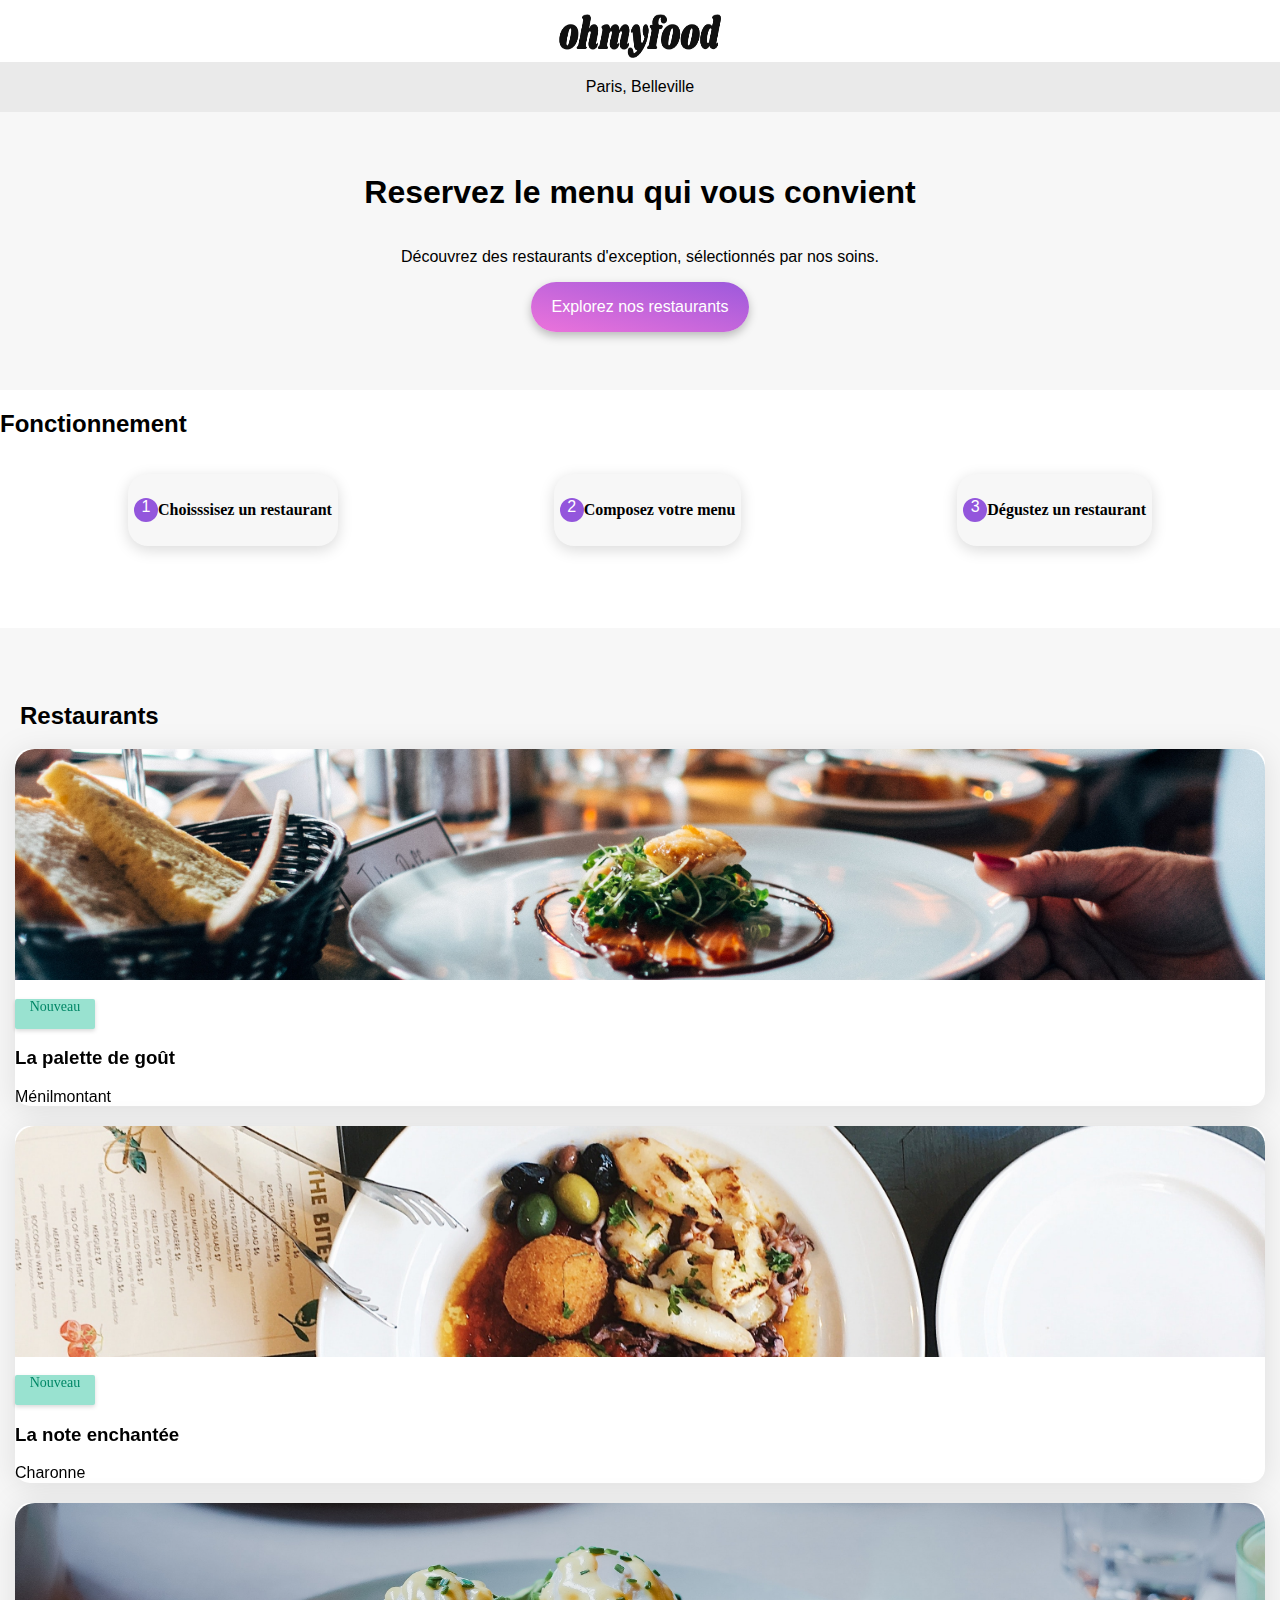
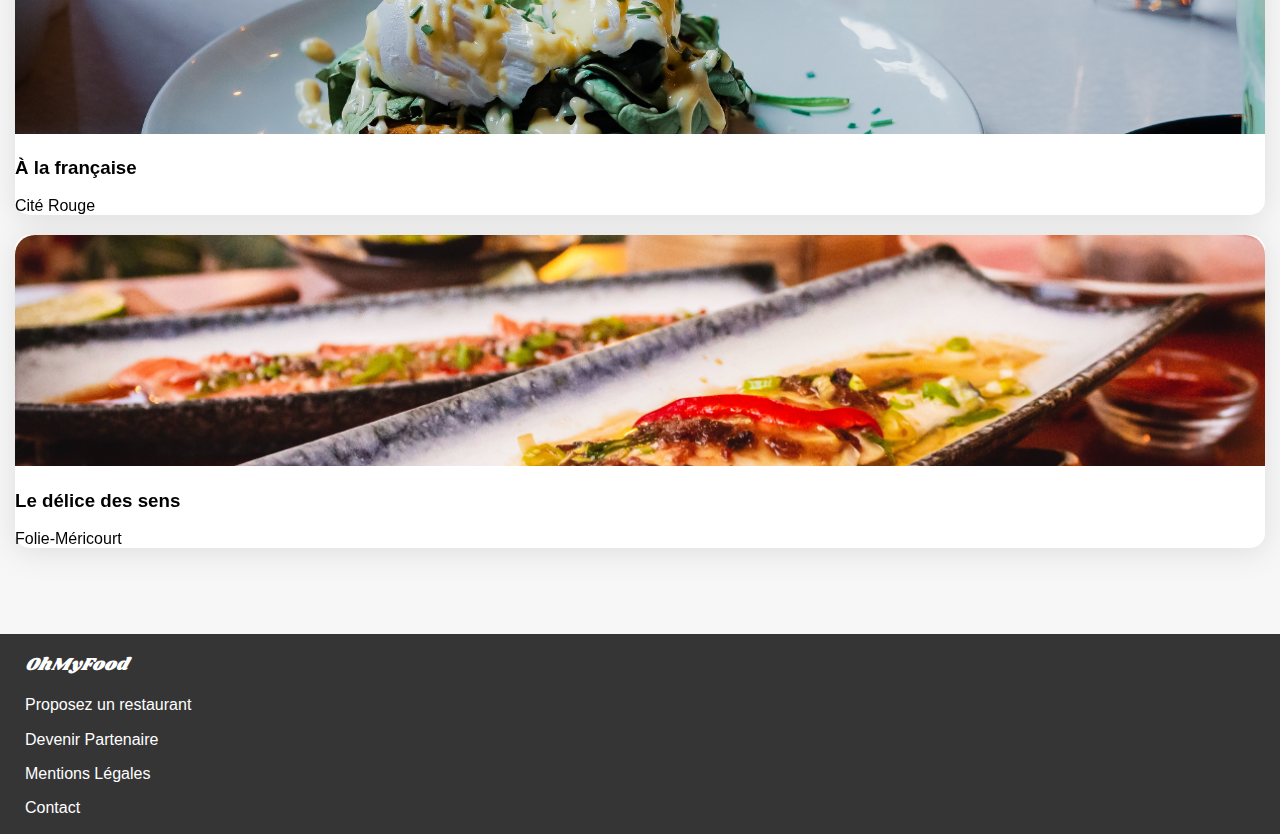
==== index.html @ b84c5f6a "Ajout de css" ====
<!DOCTYPE html>
<html lang="fr">
<head>
    <meta charset="UTF-8">
    <title>OhMyFood</title>
    <link rel="stylesheet" href="https://cdnjs.cloudflare.com/ajax/libs/font-awesome/6.2.1/css/all.min.css"
    integrity="sha512-MV7K8+y+gLIBoVD59lQIYicR65iaqukzvf/nwasF0nqhPay5w/9lJmVM2hMDcnK1OnMGCdVK+iQrJ7lzPJQd1w=="
    crossorigin="anonymous" referrerpolicy="no-referrer" />
    <link rel="preconnect" href="https://fonts.googleapis.com">
    <link rel="preconnect" href="https://fonts.gstatic.com" crossorigin>
    <link href="https://fonts.googleapis.com/css2?family=Shrikhand&display=swap" rel="stylesheet">
    <link rel="stylesheet" href="assets/normalize.css">
    <link rel="stylesheet" href="assets/style.css">
</head>
<body class="">
    <header class="header">
        <img class="header__heading" src="assets/logo/ohmyfood.png">
        
        <p class="header__location flex-row"><span><i class="fa-sharp fa-solid fa-location-dot"></i></span>Paris, Belleville</p>
    </header>
    <main>
        <div class="information flex-column">
            <h1>Reservez le menu qui vous convient</h1>
            <p>Découvrez des restaurants d'exception, sélectionnés par nos soins.</p>
            <button class="information__button">Explorez nos restaurants</button>
        </div>
        <div class="operation flex-column">
        <h2>Fonctionnement</h2>
        <ul class="operation__list-btn">
            <button class="operation__button">
                <li class="operation__button__text">
                    <p class="operation__number">1</p>
                    <i class="fa-solid fa-mobile-screen-button icons"></i>
                    <p class="choice">Choisssisez un restaurant</p>
                </li>
                </button>
            <button class="operation__button">
                <li class="operation__button__text">
                    <p class="operation__number">2</p>
                    <i class="fa-solid fa-ellipsis-vertical icons"></i><i class="fa-solid fa-bars icons"></i>
                    <p class="choice">Composez votre menu</p>
                </li>
            </button>
            <button class="operation__button">
                <li class="operation__button__text">
                    <p class="operation__number">3</p>
                    <i class="fa-solid fa-store icons"></i>
                    <p class="choice">Dégustez un restaurant</p>
                </li>
            </button>
        </ul>
        </div>
        <section class="restaurants flex-column">
            <h2 class="restaurants__title flex-column">Restaurants</h2>
            <ul class="restaurants__list">
                <a href="restaurants/La_palette_du_gout.html"><li class="restaurants__card">
                    <img class="restaurants__img" src="assets/restaurants/jay-wennington-N_Y88TWmGwA-unsplash.jpg">
                    <p class="restaurants__new">Nouveau</p>
                    <div>
                        <h3>La palette de goût</h3>
                        <p>Ménilmontant</p>
                        <i class="fa-regular fa-heart"></i>
                    <div>
                </li>
                </a>
                <a href="restaurants/La_note_enchantee.html"><li class="restaurants__card">
                    <img class="restaurants__img" src="assets/restaurants/stil-u2Lp8tXIcjw-unsplash.jpg">
                    <p class="restaurants__new">Nouveau</p>
                    <h3>La note enchantée</h3>
                    <p>Charonne</p>
                    <i class="fa-regular fa-heart"></i>
                </li>
                </a>
            </ul>
            <ul class="restaurants__list">
                <a href="restaurants/A_la_française.html"><li class="restaurants__card">
                    <img class="restaurants__img" src="assets/restaurants/toa-heftiba-DQKerTsQwi0-unsplash.jpg">
                    <h3>À la française</h3>
                    <p>Cité Rouge</p>
                    <i class="fa-regular fa-heart"></i>
                    </li>
                </a>
                <a href="restaurants/Le_delice_des_sens.html"><li class="restaurants__card">
                    <img class="restaurants__img" src="assets/restaurants/louis-hansel-shotsoflouis-qNBGVyOCY8Q-unsplash.jpg">
                    <h3>Le délice des sens</h3>
                    <p>Folie-Méricourt</p>
                    <i class="fa-regular fa-heart"></i>
                </li>
                </a>
            </ul>
        </section>
    </main>
    <footer class="footer">
        <h3 class="footer__title">OhMyFood</h3>
        <p>Proposez un restaurant</p>
        <p>Devenir Partenaire</p>
        <p>Mentions Légales</p>
        <p>Contact</p>
    </footer>
    </div>
</body>
</html>
---- assets/style.css ----
*{
    font-family: 'Roboto', sans-serif;
}

:root {
    --main-color: #9356DC;
    --second-color: #FF79DA;
    --third-color: #99E2D0;

}

li {
    list-style: none;
    color:black;
    
}

a{

    text-decoration-line:none;
}


body{

    display: grid;
    
}

.flex-row {
    display: flex;
    flex-direction: row;
}

.flex-column {
    display: flex;
    flex-direction: column;
}


/****** Page Principale ***********/

/****** Menu ***********/
.header {
    text-align: center;

}

.header__heading {
    width: 162px;
    height: 44px;
    margin: 14px 105px 0px 105px;
}

.header__location {
    background-color: #EAEAEA;
    height: 50px;
    align-items: center;
    justify-content: center;
    margin: 0px;
    
}


/****** Partie Information ***********/

.information{
    background-color: #f7f7f7;
    align-items: center;
    padding: 40px 40px 58px 40px;
}

.information__button {

    background: linear-gradient(193.33deg, #9356DC -11.44%, #FF79DA 123.93%);
    border-radius: 25px;
    border: none;
    box-shadow: 0px 4px 10px rgba(0, 0, 0, 0.25);
    width: 218px;
    height: 50px;
    color:white;
    align-self: center;
}

/****** Partie Fonctionnement ***********/

.operation{


    padding-bottom: 40px;
}

.operation__list-btn {

    display: flex;
    flex-direction: column;
    padding: 0px 20px 0px 20px;

}

.operation__button {


    background-color: #f7f7f7;
    height: 72px;
    box-shadow: 0px 4px 15px rgba(0, 0, 0, 0.15);
    border-radius: 20px;
    border: none;
    margin-bottom: 26px;
    
}
.operation__button__text {

    display: flex;
    flex-direction: row;
    justify-content: space-around;
    align-items: center;
}
.icons {
    color: gray;
}

.choice {

    font-family: 'Roboto';
    font-style: normal;
    font-weight: 700;
    font-size: 16px;
    line-height: 19px;
}

.operation__number {
    
    
    background-color: #9356DC;
    border-radius: 20px;
    color: white;
    width: 24px;
    height:24px ;
}

    /****** Partie Restaurants ***********/

.restaurants {
    background-color: #f7f7f7;
    padding-bottom: 66px;
}

.restaurants__title {

    display: flex;
    padding: 54px 0px 0px 20px;

}

.restaurants__list {

    display: flex;
    flex-direction: column;
    padding: 0px;
    margin: 0px;
    
}


.restaurants__card {
    background-color: white;
    border-radius: 15px;
    filter: drop-shadow(0px 4px 15px rgba(0, 0, 0, 0.1));
    margin: 0px 15px 20px 15px;
    
}

.restaurants__img {
    height: 231px;
    object-fit: cover;
    width: 100%;
    border-top-left-radius: 20px;
    border-top-right-radius: 20px;
}

.restaurants__new {

    background-color: #99E2D0;
    color: #008766;
    box-shadow: 0px 2px 4px rgba(0, 0, 0, 0.15);
    border-radius: 2px;
    width:80px;
    height:30px;
    font-family: 'Roboto';
    font-style: normal;
    font-weight: 500;
    font-size: 14px;
    line-height: 16px;
    text-align: center;
}


/****** A propos ***********/   
.footer{
    background: #353535;
    color: white;
    padding-left: 25px;
}

.footer__title {

    font-family: 'Shrikhand', cursive;
    font-style: italic;
    font-weight: 400;
    font-size: 18px;
    line-height: 26px;
}




/****** Page Restaurants ***********/

.menu {
    display: flex;
    flex-direction: column;
    background-color: #f7f7f7;
    padding: 0px 13px 0px 13px;
    border-top-right-radius:20px ;
    border-top-left-radius:20px ;
    padding-bottom:50px;
}

.menu__name {

    align-items: center;
    justify-content: space-between;
}

.menu__restaurant {

    font-family: 'Shrikhand';
    font-style: italic;
    font-weight: 400;
    font-size: 28px;
    line-height: 41px;
}

.menu__img {

    height: 231px;
    object-fit: cover;
    width: 100%;
    height: 275px;

}

.menu__title {

    font-family: 'Roboto';
    font-style: normal;
    font-weight: 300;
    font-size: 16px;
    line-height: 19px;
    padding-bottom: 10px;
    border-bottom: #99E2D0 solid 3px;
    width:40px
}

.menu__list {

    padding: 0px;

}

.menu__card {
    
    background-color: white;
    border-radius: 15px;
    filter: drop-shadow(0px 4px 15px rgba(0, 0, 0, 0.1));
    padding: 12px 15px 12px 15px;
    margin-bottom: 12px;
}

.menu__plats {

    font-family: 'Roboto';
    font-style: normal;
    font-weight: 700;
    font-size: 18px;
    line-height: 21px;
    margin: 0px;
    
}

.menu__prix {

    justify-content: space-between;
    font-family: 'Roboto';
    font-style: normal;
    font-weight: 100;
    font-size: 15px;
    line-height: 18px;

}




@media (min-width: 1024px) {







.operation__list-btn {

    flex-direction: row;
    align-items: center;
    justify-content: space-around;

}


.restaurant__list {

    flex-direction: row;
    align-items: center;
    justify-content: space-around;

}

}
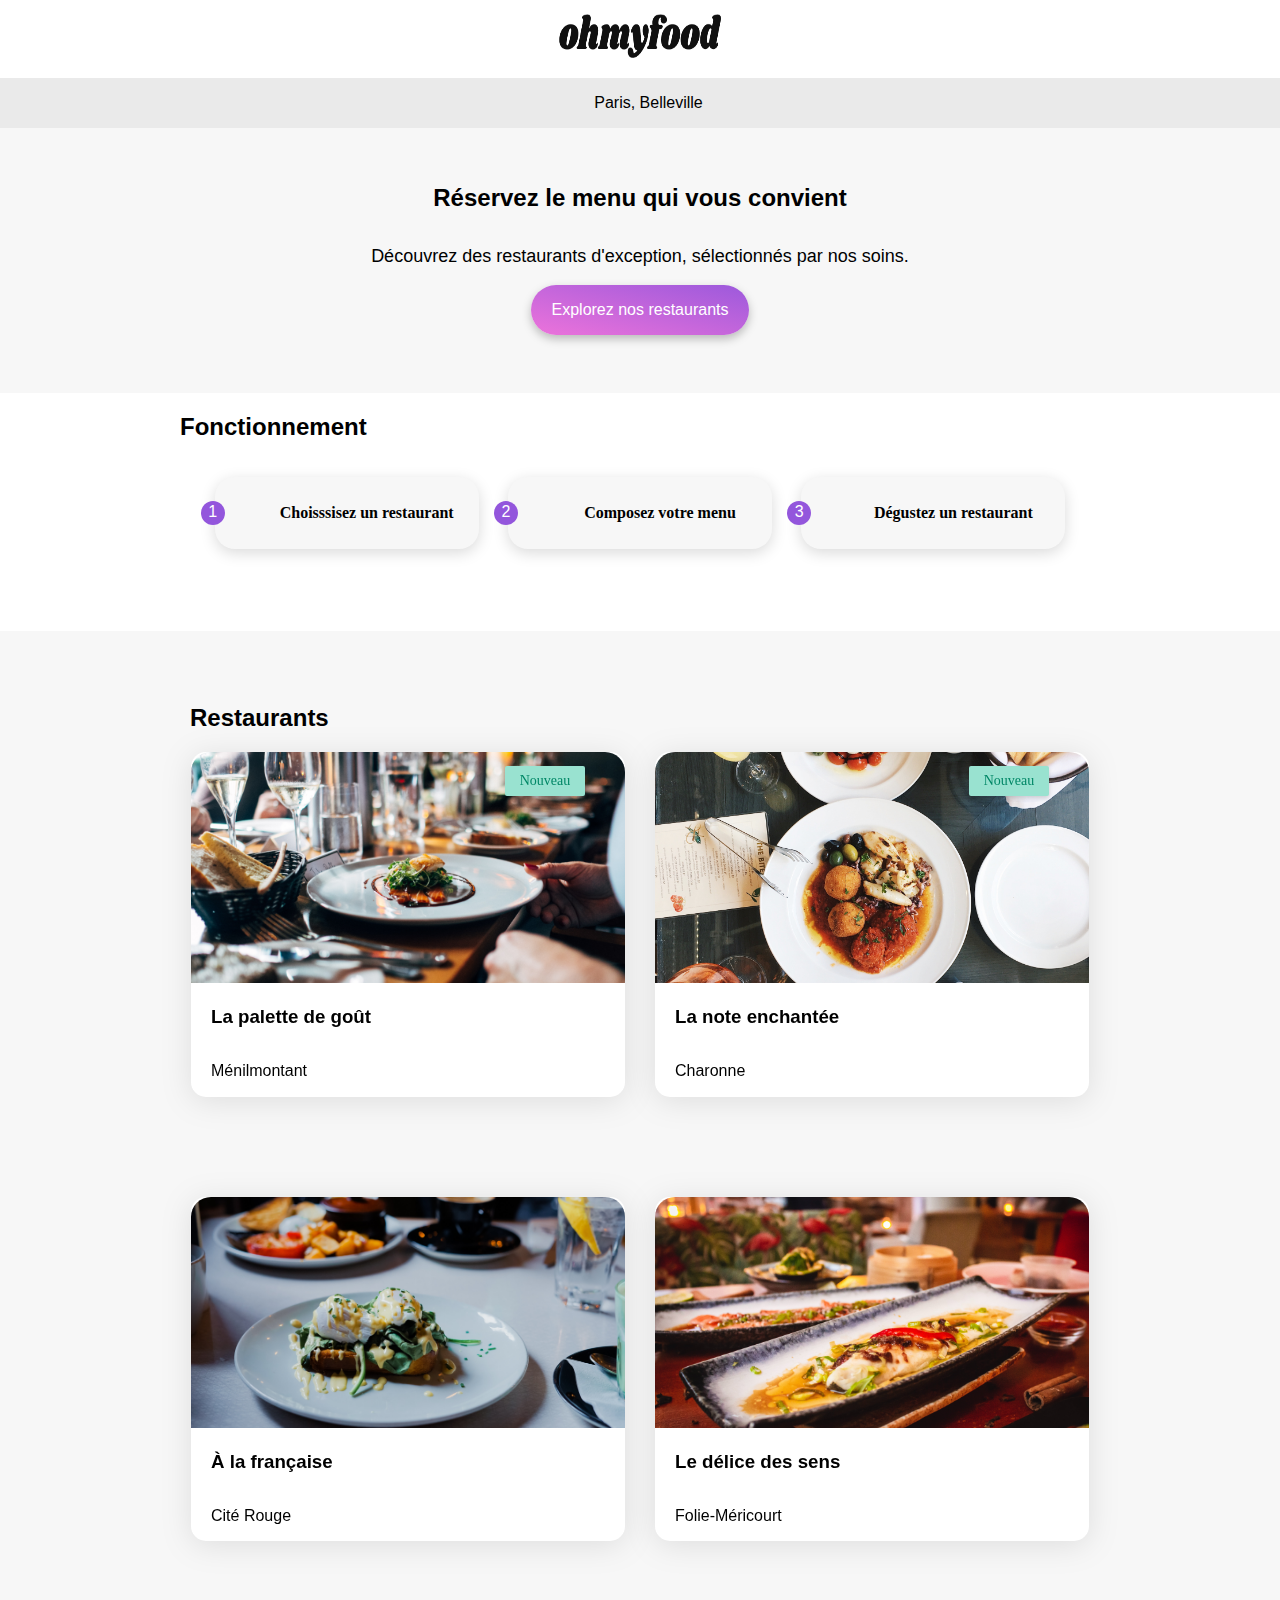
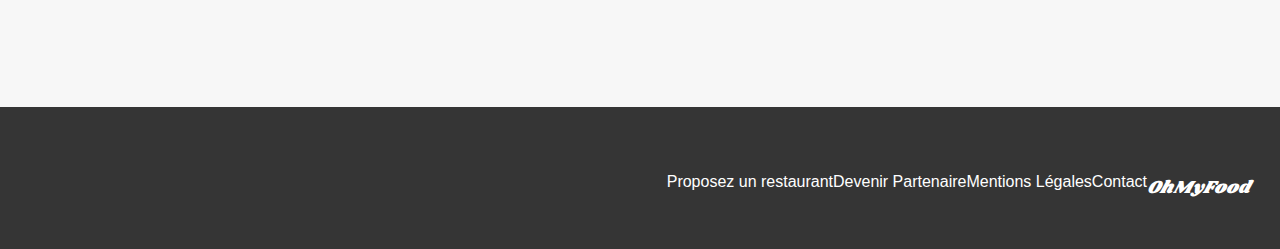
==== commit 40004936: "amélioration du site 2" ====
--- a/index.html
+++ b/index.html
@@ -13,37 +13,37 @@
     <link rel="stylesheet" href="assets/style.css">
 </head>
 <body class="">
-    <header class="header">
+    <header class="header flex-column">
         <img class="header__heading" src="assets/logo/ohmyfood.png">
         
-        <p class="header__location flex-row"><span><i class="fa-sharp fa-solid fa-location-dot"></i></span>Paris, Belleville</p>
+        <p class="header__location flex-row"><span><i class="fa-sharp fa-solid fa-location-dot location__icons"></i></span>Paris, Belleville</p>
     </header>
     <main>
         <div class="information flex-column">
-            <h1>Reservez le menu qui vous convient</h1>
-            <p>Découvrez des restaurants d'exception, sélectionnés par nos soins.</p>
+            <h1 class="information__title">Réservez le menu qui vous convient</h1>
+            <p class="information__text">Découvrez des restaurants d'exception, sélectionnés par nos soins.</p>
             <button class="information__button">Explorez nos restaurants</button>
         </div>
         <div class="operation flex-column">
-        <h2>Fonctionnement</h2>
+        <h2 class="operation__title">Fonctionnement</h2>
         <ul class="operation__list-btn">
             <button class="operation__button">
                 <li class="operation__button__text">
-                    <p class="operation__number">1</p>
+                    <p class="operation__number flex-column">1</p>
                     <i class="fa-solid fa-mobile-screen-button icons"></i>
                     <p class="choice">Choisssisez un restaurant</p>
                 </li>
                 </button>
             <button class="operation__button">
                 <li class="operation__button__text">
-                    <p class="operation__number">2</p>
-                    <i class="fa-solid fa-ellipsis-vertical icons"></i><i class="fa-solid fa-bars icons"></i>
+                    <p class="operation__number flex-column">2</p>
+                    <i class="fa-solid fa-list-ul icons"></i>
                     <p class="choice">Composez votre menu</p>
                 </li>
             </button>
             <button class="operation__button">
                 <li class="operation__button__text">
-                    <p class="operation__number">3</p>
+                    <p class="operation__number flex-column">3</p>
                     <i class="fa-solid fa-store icons"></i>
                     <p class="choice">Dégustez un restaurant</p>
                 </li>
@@ -53,50 +53,69 @@
         <section class="restaurants flex-column">
             <h2 class="restaurants__title flex-column">Restaurants</h2>
             <ul class="restaurants__list">
-                <a href="restaurants/La_palette_du_gout.html"><li class="restaurants__card">
+                <a class="restaurants__link"  href="restaurants/La_palette_du_gout.html">
+                <li class="restaurants__card">
                     <img class="restaurants__img" src="assets/restaurants/jay-wennington-N_Y88TWmGwA-unsplash.jpg">
-                    <p class="restaurants__new">Nouveau</p>
-                    <div>
-                        <h3>La palette de goût</h3>
-                        <p>Ménilmontant</p>
-                        <i class="fa-regular fa-heart"></i>
-                    <div>
+                    <p class="restaurants__new flex-column">Nouveau</p>
+                    <div class="flex-row display__restaurants">
+                        <div class="flex-column">
+                            <h3>La palette de goût</h3>
+                            <p>Ménilmontant</p>                      
+                        </div>
+                    <i class="fa-regular fa-heart restaurants__icons"></i>
+                    </div>
                 </li>
                 </a>
-                <a href="restaurants/La_note_enchantee.html"><li class="restaurants__card">
+                <a class="restaurants__link" href="restaurants/La_note_enchantee.html">
+                <li class="restaurants__card">
                     <img class="restaurants__img" src="assets/restaurants/stil-u2Lp8tXIcjw-unsplash.jpg">
-                    <p class="restaurants__new">Nouveau</p>
-                    <h3>La note enchantée</h3>
-                    <p>Charonne</p>
-                    <i class="fa-regular fa-heart"></i>
+                    <p class="restaurants__new flex-column">Nouveau</p>
+                    <div class="flex-row display__restaurants">
+                        <div class="flex-column">
+                            <h3>La note enchantée</h3>
+                            <p>Charonne</p>                      
+                        </div>
+                    <i class="fa-regular fa-heart restaurants__icons"></i>
+                    </div>
                 </li>
                 </a>
             </ul>
             <ul class="restaurants__list">
-                <a href="restaurants/A_la_française.html"><li class="restaurants__card">
+                <a  class="restaurants__link" href="restaurants/A_la_française.html">
+                <li class="restaurants__card">
                     <img class="restaurants__img" src="assets/restaurants/toa-heftiba-DQKerTsQwi0-unsplash.jpg">
-                    <h3>À la française</h3>
-                    <p>Cité Rouge</p>
-                    <i class="fa-regular fa-heart"></i>
+                    <div class="flex-row display__restaurants">
+                        <div class="flex-column">
+                            <h3>À la française</h3>
+                            <p>Cité Rouge</p>                      
+                        </div>
+                    <i class="fa-regular fa-heart restaurants__icons"></i>
+                    </div>
                     </li>
                 </a>
-                <a href="restaurants/Le_delice_des_sens.html"><li class="restaurants__card">
+                <a class="restaurants__link" href="restaurants/Le_delice_des_sens.html">
+                <li class="restaurants__card">
                     <img class="restaurants__img" src="assets/restaurants/louis-hansel-shotsoflouis-qNBGVyOCY8Q-unsplash.jpg">
-                    <h3>Le délice des sens</h3>
-                    <p>Folie-Méricourt</p>
-                    <i class="fa-regular fa-heart"></i>
+                    <div class="flex-row display__restaurants">
+                        <div class="flex-column">
+                            <h3>Le délice des sens</h3>
+                            <p>Folie-Méricourt</p>                      
+                        </div>
+                    <i class="fa-regular fa-heart "></i>
+                    </div>
                 </li>
                 </a>
             </ul>
         </section>
     </main>
-    <footer class="footer">
+    <footer class="footer flex-column">
         <h3 class="footer__title">OhMyFood</h3>
-        <p>Proposez un restaurant</p>
-        <p>Devenir Partenaire</p>
-        <p>Mentions Légales</p>
-        <p>Contact</p>
+        <ul class="footer__block">
+            <li><span><i class="fa-sharp fa-solid fa-utensils"></i></span>Proposez un restaurant</li>
+            <li><span><i class="fa-solid fa-handshake-angle"></i></span>Devenir Partenaire</li>
+            <li>Mentions Légales</li>
+            <li>Contact</li>
+        </ul>
     </footer>
-    </div>
 </body>
 </html>--- a/assets/style.css
+++ b/assets/style.css
@@ -1,87 +1,119 @@
-
-
 *{
-    font-family: 'Roboto', sans-serif;
+  font-family: 'Roboto', sans-serif;
 }
 
 :root {
-    --main-color: #9356DC;
-    --second-color: #FF79DA;
-    --third-color: #99E2D0;
+  --main-color: #9356DC;
+  --second-color: #FF79DA;
+  --third-color: #99E2D0;
 
 }
 
 li {
-    list-style: none;
-    color:black;
-    
+  list-style: none;
+  color:black;
+  
 }
 
 a{
 
-    text-decoration-line:none;
+  text-decoration-line:none;
 }
 
 
 body{
 
-    display: grid;
-    
+  display: grid;
+  
 }
 
 .flex-row {
-    display: flex;
-    flex-direction: row;
+  display: flex;
+  flex-direction: row;
 }
 
 .flex-column {
-    display: flex;
-    flex-direction: column;
-}
-
+  display: flex;
+  flex-direction: column;
+}
 
 /****** Page Principale ***********/
 
 /****** Menu ***********/
 .header {
-    text-align: center;
-
+  text-align: center;
+  
 }
 
 .header__heading {
-    width: 162px;
-    height: 44px;
-    margin: 14px 105px 0px 105px;
+  width: 162px;
+  height: 44px;
+  margin: 14px 0px 20px 0px;
+  align-self: center;
 }
 
 .header__location {
-    background-color: #EAEAEA;
-    height: 50px;
-    align-items: center;
-    justify-content: center;
-    margin: 0px;
-    
-}
-
+  background-color: #EAEAEA;
+  height: 50px;
+  align-items: center;
+  justify-content: center;
+  margin: 0px;
+  
+}
+
+.location__icons {
+  padding-right: 17px;
+}
 
 /****** Partie Information ***********/
 
 .information{
-    background-color: #f7f7f7;
-    align-items: center;
-    padding: 40px 40px 58px 40px;
+  background-color: #f7f7f7;
+  align-items: center;
+  padding: 40px 40px 58px 40px;
+}
+
+.information__title{
+  font-family: 'Roboto', sans-serif;
+  font-style: normal;
+  font-weight: 700;
+  font-size: 24px;
+  line-height: 28px;
+  text-align: center;
+  
+
+}
+
+
+.information__text {
+
+  font-family: 'Roboto', sans-serif;
+  font-style: normal;
+  font-weight: 300;
+  font-size: 18px;
+  line-height: 21px;
+  text-align: center;
+
 }
 
 .information__button {
 
-    background: linear-gradient(193.33deg, #9356DC -11.44%, #FF79DA 123.93%);
-    border-radius: 25px;
-    border: none;
-    box-shadow: 0px 4px 10px rgba(0, 0, 0, 0.25);
-    width: 218px;
-    height: 50px;
-    color:white;
-    align-self: center;
+  background: linear-gradient(193.33deg, #9356DC -11.44%, #FF79DA 123.93%);
+  border-radius: 25px;
+  border: none;
+  box-shadow: 0px 4px 10px rgba(0, 0, 0, 0.25);
+  width: 218px;
+  height: 50px;
+  color:white;
+  align-self: center;
+  transition: all 1000ms;
+}
+
+.information__button:hover {
+
+  filter: brightness(1.15);
+  box-shadow: 0px 4px 15px rgba(0, 0, 0, 0.35);
+
 }
 
 /****** Partie Fonctionnement ***********/
@@ -89,245 +121,353 @@
 .operation{
 
 
-    padding-bottom: 40px;
-}
-
+  padding: 0px 20px 40px 20px;
+}
+
+.operation__title {
+
+  display: flex;
+ 
+
+}
 .operation__list-btn {
 
-    display: flex;
-    flex-direction: column;
-    padding: 0px 20px 0px 20px;
+  display: flex;
+  flex-direction: column;
+  padding: 0px 20px 0px 20px;
 
 }
 
 .operation__button {
 
 
-    background-color: #f7f7f7;
-    height: 72px;
-    box-shadow: 0px 4px 15px rgba(0, 0, 0, 0.15);
-    border-radius: 20px;
-    border: none;
-    margin-bottom: 26px;
-    
+  background-color: #f7f7f7;
+  height: 72px;
+  box-shadow: 0px 4px 15px rgba(0, 0, 0, 0.15);
+  border-radius: 20px;
+  border: none;
+  margin-bottom: 26px;
+  
 }
 .operation__button__text {
 
-    display: flex;
-    flex-direction: row;
-    justify-content: space-around;
-    align-items: center;
+  display: flex;
+  flex-direction: row;
+  justify-content: center;
+  align-items: center;
+  position: relative;
 }
 .icons {
-    color: gray;
+  color: gray;
+  padding: 0px 20px 0px 20px;
 }
 
 .choice {
 
-    font-family: 'Roboto';
-    font-style: normal;
-    font-weight: 700;
-    font-size: 16px;
-    line-height: 19px;
+  font-family: 'Roboto';
+  font-style: normal;
+  font-weight: 700;
+  font-size: 16px;
+  line-height: 19px;
+  width: 212px;
 }
 
 .operation__number {
-    
-    
-    background-color: #9356DC;
-    border-radius: 20px;
-    color: white;
-    width: 24px;
-    height:24px ;
-}
-
-    /****** Partie Restaurants ***********/
+  
+  position: absolute;
+  left: -20px;
+  background-color: #9356DC;
+  border-radius: 20px;
+  color: white;
+  width: 24px;
+  height:24px ;
+  justify-content:center;
+}
+
+  /****** Partie Restaurants ***********/
 
 .restaurants {
-    background-color: #f7f7f7;
-    padding-bottom: 66px;
+  background-color: #f7f7f7;
+  padding-bottom: 66px;
 }
 
 .restaurants__title {
 
-    display: flex;
-    padding: 54px 0px 0px 20px;
+  display: flex;
+  padding: 54px 0px 0px 20px;
 
 }
 
 .restaurants__list {
 
-    display: flex;
-    flex-direction: column;
-    padding: 0px;
-    margin: 0px;
-    
-}
-
+  display: flex;
+  flex-direction: column;
+  padding: 0px;
+  margin: 0px;
+  
+}
 
 .restaurants__card {
-    background-color: white;
-    border-radius: 15px;
-    filter: drop-shadow(0px 4px 15px rgba(0, 0, 0, 0.1));
-    margin: 0px 15px 20px 15px;
-    
+  background-color: white;
+  border-radius: 15px;
+  filter: drop-shadow(0px 4px 15px rgba(0, 0, 0, 0.1));
+  margin: 0px 15px 20px 15px;
+  position: relative;
 }
 
 .restaurants__img {
-    height: 231px;
-    object-fit: cover;
-    width: 100%;
-    border-top-left-radius: 20px;
-    border-top-right-radius: 20px;
+  height: 231px;
+  object-fit: cover;
+  width: 100%;
+  border-top-left-radius: 20px;
+  border-top-right-radius: 20px;
 }
 
 .restaurants__new {
-
-    background-color: #99E2D0;
-    color: #008766;
-    box-shadow: 0px 2px 4px rgba(0, 0, 0, 0.15);
-    border-radius: 2px;
-    width:80px;
-    height:30px;
-    font-family: 'Roboto';
-    font-style: normal;
-    font-weight: 500;
-    font-size: 14px;
-    line-height: 16px;
-    text-align: center;
+  position: absolute;
+  top: 0px;
+  right:40px;
+  background-color: #99E2D0;
+  color: #008766;
+  box-shadow: 0px 2px 4px rgba(0, 0, 0, 0.15);
+  border-radius: 2px;
+  width:80px;
+  height:30px;
+  font-family: 'Roboto';
+  font-style: normal;
+  font-weight: 500;
+  font-size: 14px;
+  line-height: 16px;
+  text-align: center;
+  justify-content: center;
+}
+
+.restaurants__icons {
+  width:22px;
+  height:21px;
+  transition: all 300ms;
+  
+}
+
+.restaurants__icons:hover {
+
+  color:purple;
+}
+
+
+.display__restaurants {
+justify-content: space-between;
+align-items: center;
+padding: 0px 20px 0px 20px;
 }
 
 
 /****** A propos ***********/   
 .footer{
-    background: #353535;
-    color: white;
-    padding-left: 25px;
+  background: #353535;
+  color: white;
+  padding-left: 25px;
 }
 
 .footer__title {
 
-    font-family: 'Shrikhand', cursive;
-    font-style: italic;
-    font-weight: 400;
-    font-size: 18px;
-    line-height: 26px;
-}
-
-
-
+  font-family: 'Shrikhand', cursive;
+  font-style: italic;
+  font-weight: 400;
+  font-size: 18px;
+  line-height: 26px;
+}
+
+.footer__block {
+
+padding: 0px;
+
+}
+
+.footer__block li { 
+  color: white;
+
+}
 
 /****** Page Restaurants ***********/
+.header-restaurant {
+
+  justify-content: center;
+  position: relative;
+}
+
+.header__arrow {
+  position: absolute;
+  left: 2%;
+  top: 40%;
+}
 
 .menu {
-    display: flex;
-    flex-direction: column;
-    background-color: #f7f7f7;
-    padding: 0px 13px 0px 13px;
-    border-top-right-radius:20px ;
-    border-top-left-radius:20px ;
-    padding-bottom:50px;
+  display: flex;
+  flex-direction: column;
+  background-color: #f7f7f7;
+  padding: 0px 13px 0px 13px;
+  border-top-right-radius:20px ;
+  border-top-left-radius:20px ;
+  padding-bottom:50px;
 }
 
 .menu__name {
 
-    align-items: center;
-    justify-content: space-between;
+  align-items: center;
+  justify-content: space-between;
 }
 
 .menu__restaurant {
 
-    font-family: 'Shrikhand';
-    font-style: italic;
-    font-weight: 400;
-    font-size: 28px;
-    line-height: 41px;
+  font-family: 'Shrikhand';
+  font-style: italic;
+  font-weight: 400;
+  font-size: 28px;
+  line-height: 41px;
 }
 
 .menu__img {
 
-    height: 231px;
-    object-fit: cover;
-    width: 100%;
-    height: 275px;
+  height: 231px;
+  object-fit: cover;
+  width: 100%;
+  height: 275px;
 
 }
 
 .menu__title {
 
-    font-family: 'Roboto';
-    font-style: normal;
-    font-weight: 300;
-    font-size: 16px;
-    line-height: 19px;
-    padding-bottom: 10px;
-    border-bottom: #99E2D0 solid 3px;
-    width:40px
+  font-family: 'Roboto';
+  font-style: normal;
+  font-weight: 300;
+  font-size: 16px;
+  line-height: 19px;
+  padding-bottom: 10px;
+  border-bottom: #99E2D0 solid 3px;
+  width:40px
 }
 
 .menu__list {
 
-    padding: 0px;
+  padding: 0px;
 
 }
 
 .menu__card {
-    
-    background-color: white;
-    border-radius: 15px;
-    filter: drop-shadow(0px 4px 15px rgba(0, 0, 0, 0.1));
-    padding: 12px 15px 12px 15px;
-    margin-bottom: 12px;
-}
+  
+  background-color: white;
+  border-radius: 15px;
+  filter: drop-shadow(0px 4px 15px rgba(0, 0, 0, 0.1));
+  padding: 12px 15px 12px 15px;
+  margin-bottom: 12px;
+  transition: all 250ms;
+}
+
+.menu__card:hover {
+
+  background: #99E2D0;
+  border-radius: 0px 15px 15px 0px;
+}
+
 
 .menu__plats {
 
-    font-family: 'Roboto';
-    font-style: normal;
-    font-weight: 700;
-    font-size: 18px;
-    line-height: 21px;
-    margin: 0px;
-    
+  font-family: 'Roboto';
+  font-style: normal;
+  font-weight: 700;
+  font-size: 18px;
+  line-height: 21px;
+  margin: 0px;
+  
 }
 
 .menu__prix {
 
-    justify-content: space-between;
-    font-family: 'Roboto';
-    font-style: normal;
-    font-weight: 100;
-    font-size: 15px;
-    line-height: 18px;
-
-}
-
-
-
+  justify-content: space-between;
+  font-family: 'Roboto';
+  font-style: normal;
+  font-weight: 100;
+  font-size: 15px;
+  line-height: 18px;
+
+}
 
 @media (min-width: 1024px) {
 
 
 
-
+.operation {
+
+  padding: 0px 180px 40px 180px;
+
+}
 
 
 
 .operation__list-btn {
 
-    flex-direction: row;
-    align-items: center;
-    justify-content: space-around;
-
-}
-
-
-.restaurant__list {
-
-    flex-direction: row;
-    align-items: center;
-    justify-content: space-around;
-
-}
-
-}+  flex-direction: row;
+  align-items: center;
+  justify-content: space-around;
+
+}
+
+.operation__button{
+
+  width: 30%;
+}
+
+.menu {
+
+  width:70%;
+  margin-left:250px;
+  margin-right:250px;
+
+}
+
+.restaurants__list {
+
+  flex-direction: row;
+  align-items: center;
+  justify-content: space-around;
+  padding: 0px 176px 80px 176px;
+
+}
+
+.restaurants__title {
+
+
+  padding-left: 190px;
+
+}
+
+
+.restaurants__link {
+
+  width: 100%;
+}
+
+.footer{
+
+  display: flex;
+  flex-direction: row;
+  justify-content: end;
+  padding: 50px 30px 30px 0px;
+}
+
+.footer__title {
+  display: flex;
+  
+  order: 1;
+}
+
+.footer__block {
+  display: flex;
+  flex-direction: row;
+}
+
+}
+
+               
+                  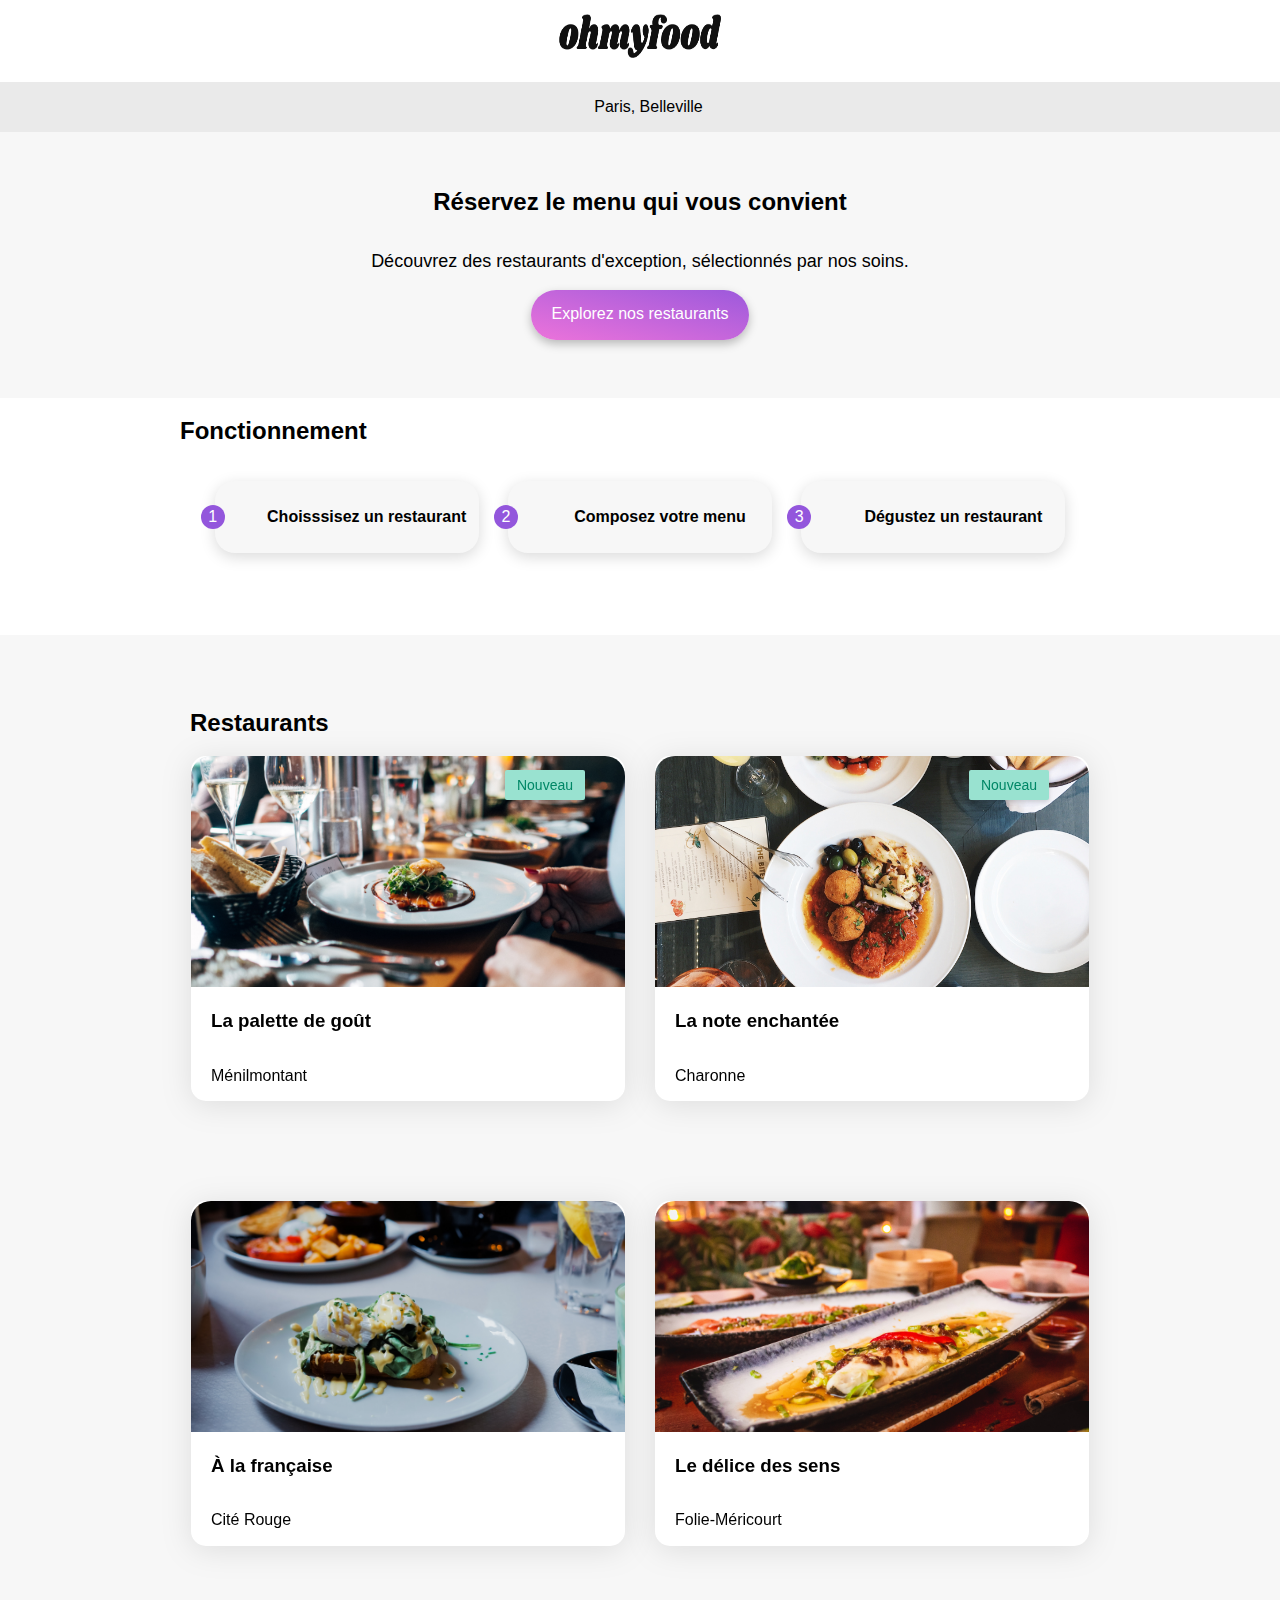
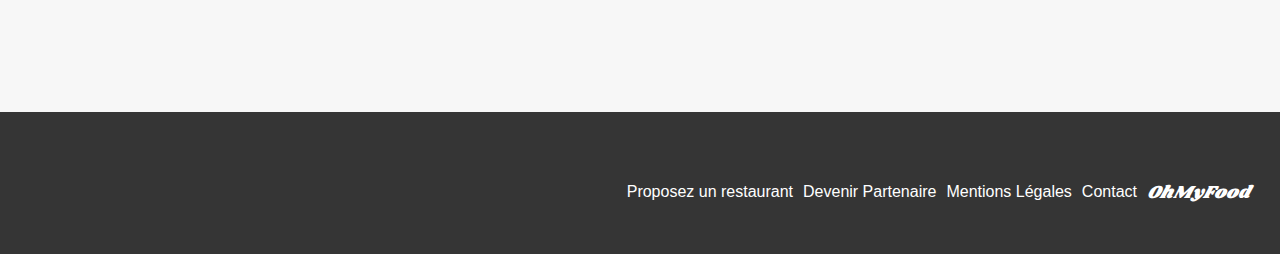
==== commit 6f9ae84d: "Ajout animation css phase 1" ====
--- a/index.html
+++ b/index.html
@@ -2,6 +2,7 @@
 <html lang="fr">
 <head>
     <meta charset="UTF-8">
+    <meta name="viewport" content="width=device-width, initial-scale=1" />
     <title>OhMyFood</title>
     <link rel="stylesheet" href="https://cdnjs.cloudflare.com/ajax/libs/font-awesome/6.2.1/css/all.min.css"
     integrity="sha512-MV7K8+y+gLIBoVD59lQIYicR65iaqukzvf/nwasF0nqhPay5w/9lJmVM2hMDcnK1OnMGCdVK+iQrJ7lzPJQd1w=="
@@ -13,7 +14,7 @@
     <link rel="stylesheet" href="assets/style.css">
 </head>
 <body class="">
-    <header class="header flex-column">
+    <header class="header">
         <img class="header__heading" src="assets/logo/ohmyfood.png">
         
         <p class="header__location flex-row"><span><i class="fa-sharp fa-solid fa-location-dot location__icons"></i></span>Paris, Belleville</p>
@@ -117,5 +118,6 @@
             <li>Contact</li>
         </ul>
     </footer>
+
 </body>
 </html>--- a/assets/style.css
+++ b/assets/style.css
@@ -164,7 +164,7 @@
 
 .choice {
 
-  font-family: 'Roboto';
+  font-family: 'Roboto', sans-serif;
   font-style: normal;
   font-weight: 700;
   font-size: 16px;
@@ -233,7 +233,7 @@
   border-radius: 2px;
   width:80px;
   height:30px;
-  font-family: 'Roboto';
+  font-family: 'Roboto', sans-serif;
   font-style: normal;
   font-weight: 500;
   font-size: 14px;
@@ -306,6 +306,8 @@
   display: flex;
   flex-direction: column;
   background-color: #f7f7f7;
+  margin-top: -50px;
+  position: relative;
   padding: 0px 13px 0px 13px;
   border-top-right-radius:20px ;
   border-top-left-radius:20px ;
@@ -354,22 +356,76 @@
 
 }
 
+.menu__container {
+
+  width: 100%;
+  
+  
+  
+}
+
+
 .menu__card {
   
+  
+  width: 100%;
   background-color: white;
   border-radius: 15px;
   filter: drop-shadow(0px 4px 15px rgba(0, 0, 0, 0.1));
   padding: 12px 15px 12px 15px;
   margin-bottom: 12px;
-  transition: all 250ms;
-}
-
-.menu__card:hover {
-
+  transition: all 2s;
+  
+}
+
+.menu__transition {
+  
+  height: 100px;
+  width: 0;
+  background-color: #99E2D0;
+  margin-bottom: 12px;
+  border-top-right-radius: 15px;
+  border-bottom-right-radius: 15px;
+  justify-content: center;
+  align-items: center;
+  transition: all 2s;
+  
+}
+
+.icons__transition {
+
+
+  color: #99E2D0;
+  border-radius: 15px;
+  padding: 4px;
+  background-color: white;
+  opacity: 0;
+}
+
+.menu__container:hover .menu__card{
+
+  width: 90%;
+  border-top-right-radius: 0px;
+  border-bottom-right-radius: 0px;
+}
+
+.menu__container:hover .menu__transition{
+
+  width: 10%;
+}
+
+.menu__container:hover .icons__transition{
+
+  opacity: 1;
+}
+
+
+.menu__check {
+
+  
   background: #99E2D0;
   border-radius: 0px 15px 15px 0px;
 }
-
 
 .menu__plats {
 
@@ -467,6 +523,12 @@
   flex-direction: row;
 }
 
+.footer__block li{
+
+  padding: 5px 10px 0px 0px;
+}
+
+
 }
 
                
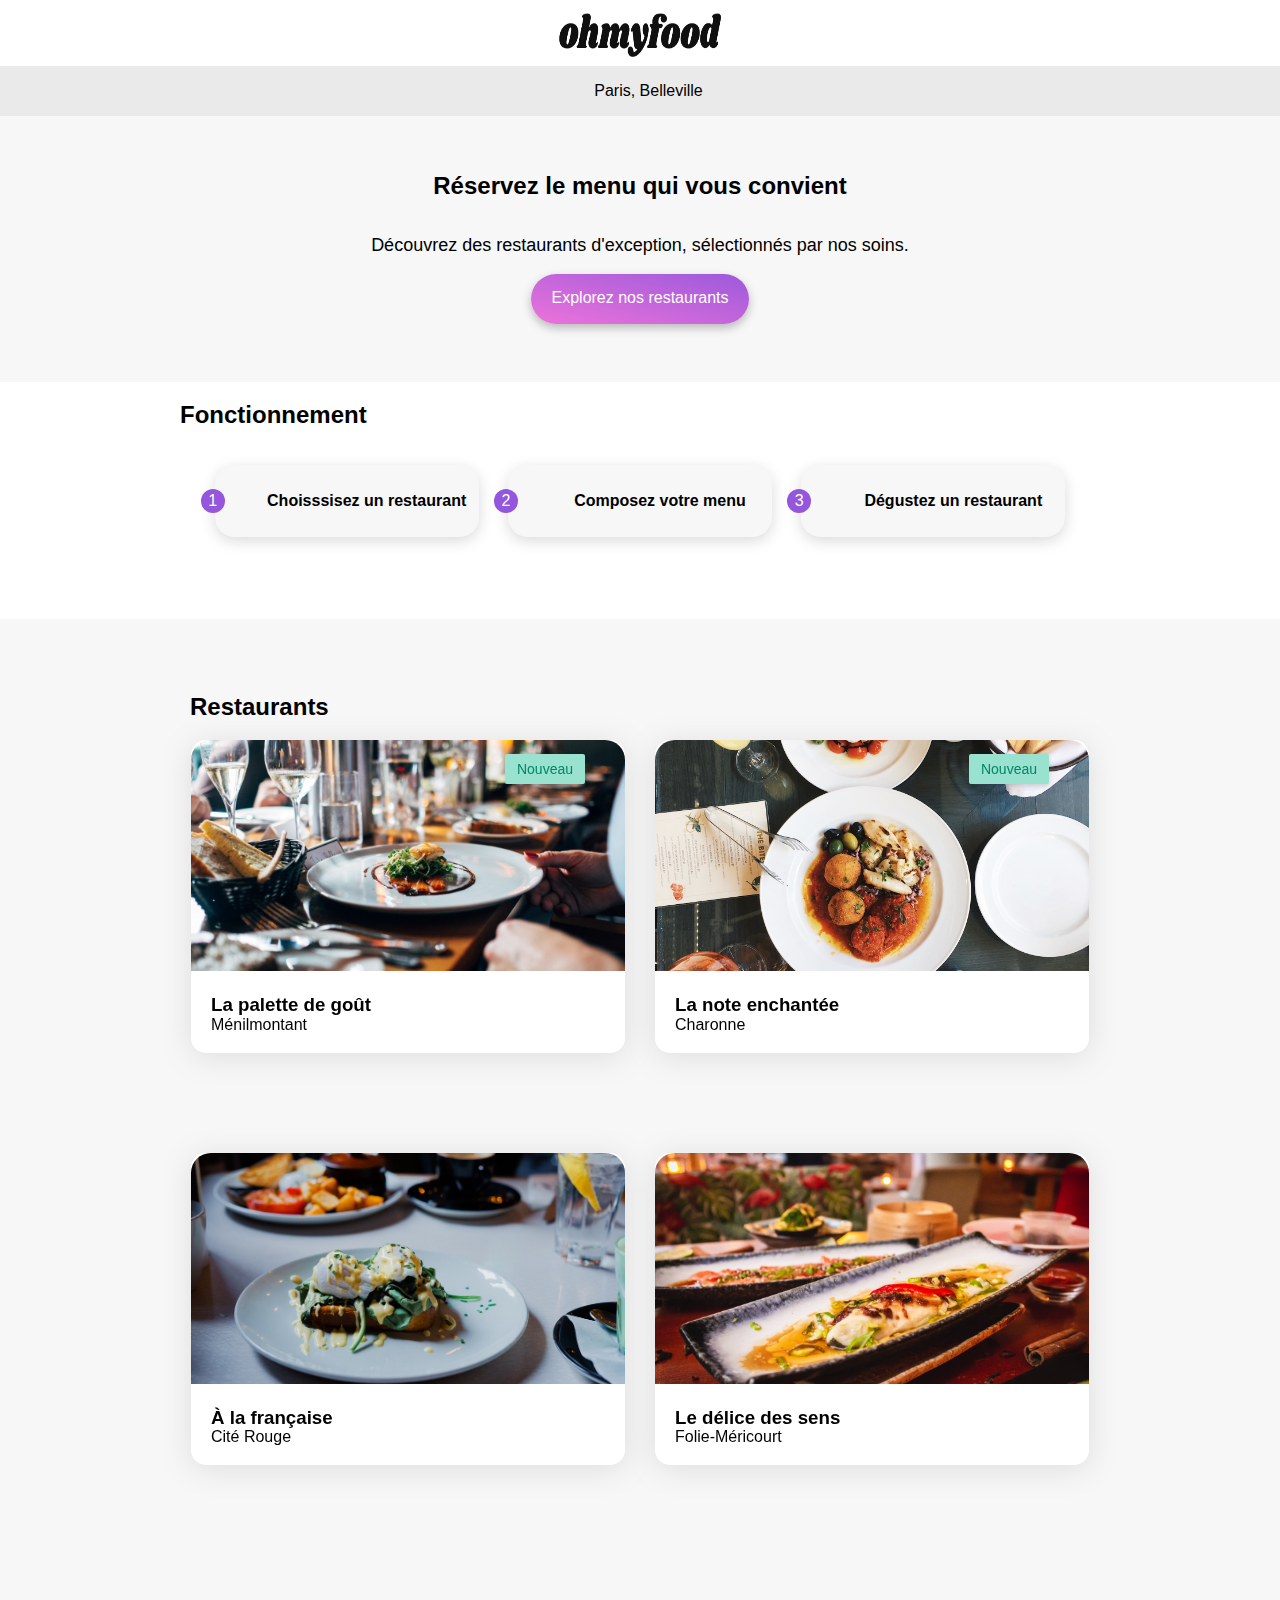
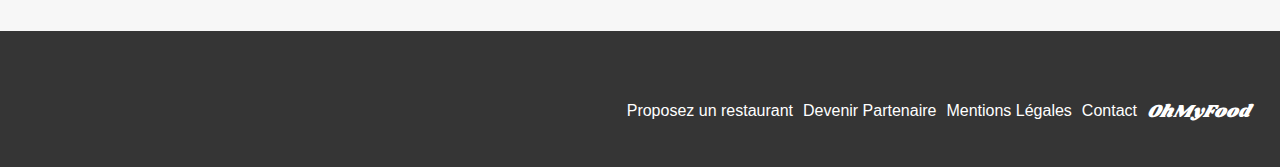
==== commit 8477526c: "ajout animation phase 2" ====
--- a/index.html
+++ b/index.html
@@ -15,8 +15,9 @@
 </head>
 <body class="">
     <header class="header">
-        <img class="header__heading" src="assets/logo/ohmyfood.png">
-        
+        <div class="header__heading">
+            <img class="header__heading--title" src="assets/logo/ohmyfood.png">
+        </div>
         <p class="header__location flex-row"><span><i class="fa-sharp fa-solid fa-location-dot location__icons"></i></span>Paris, Belleville</p>
     </header>
     <main>
@@ -45,7 +46,7 @@
             <button class="operation__button">
                 <li class="operation__button__text">
                     <p class="operation__number flex-column">3</p>
-                    <i class="fa-solid fa-store icons"></i>
+                    <i class="fa-solid fa-store icons" style="color:#9356DC"></i>
                     <p class="choice">Dégustez un restaurant</p>
                 </li>
             </button>
@@ -60,10 +61,13 @@
                     <p class="restaurants__new flex-column">Nouveau</p>
                     <div class="flex-row display__restaurants">
                         <div class="flex-column">
-                            <h3>La palette de goût</h3>
-                            <p>Ménilmontant</p>                      
+                            <h3 class="restaurants--text">La palette de goût</h3>
+                            <p class="restaurants--text">Ménilmontant</p>                      
                         </div>
-                    <i class="fa-regular fa-heart restaurants__icons"></i>
+                        <div class="restaurant__icon">
+                            <i class="fa-regular fa-heart fa-2x restaurant__icons--empty"></i>
+                            <i class="fa-solid fa-heart fa-2x restaurant__icons--full"></i>
+                        </div>
                     </div>
                 </li>
                 </a>
@@ -73,10 +77,13 @@
                     <p class="restaurants__new flex-column">Nouveau</p>
                     <div class="flex-row display__restaurants">
                         <div class="flex-column">
-                            <h3>La note enchantée</h3>
-                            <p>Charonne</p>                      
+                            <h3 class="restaurants--text">La note enchantée</h3>
+                            <p class="restaurants--text">Charonne</p>                      
                         </div>
-                    <i class="fa-regular fa-heart restaurants__icons"></i>
+                        <div class="restaurant__icon">
+                            <i class="fa-regular fa-heart fa-2x restaurant__icons--empty"></i>
+                            <i class="fa-solid fa-heart fa-2x restaurant__icons--full"></i>
+                        </div>
                     </div>
                 </li>
                 </a>
@@ -87,10 +94,13 @@
                     <img class="restaurants__img" src="assets/restaurants/toa-heftiba-DQKerTsQwi0-unsplash.jpg">
                     <div class="flex-row display__restaurants">
                         <div class="flex-column">
-                            <h3>À la française</h3>
-                            <p>Cité Rouge</p>                      
+                            <h3 class="restaurants--text">À la française</h3>
+                            <p class="restaurants--text">Cité Rouge</p>                      
                         </div>
-                    <i class="fa-regular fa-heart restaurants__icons"></i>
+                        <div class="restaurant__icon">
+                            <i class="fa-regular fa-heart fa-2x restaurant__icons--empty"></i>
+                            <i class="fa-solid fa-heart fa-2x restaurant__icons--full"></i>
+                        </div>
                     </div>
                     </li>
                 </a>
@@ -99,10 +109,13 @@
                     <img class="restaurants__img" src="assets/restaurants/louis-hansel-shotsoflouis-qNBGVyOCY8Q-unsplash.jpg">
                     <div class="flex-row display__restaurants">
                         <div class="flex-column">
-                            <h3>Le délice des sens</h3>
-                            <p>Folie-Méricourt</p>                      
+                            <h3 class="restaurants--text">Le délice des sens</h3>
+                            <p class="restaurants--text">Folie-Méricourt</p>                      
                         </div>
-                    <i class="fa-regular fa-heart "></i>
+                        <div class="restaurant__icon">
+                            <i class="fa-regular fa-heart fa-2x restaurant__icons--empty"></i>
+                            <i class="fa-solid fa-heart fa-2x restaurant__icons--full"></i>
+                        </div>
                     </div>
                 </li>
                 </a>
@@ -118,6 +131,5 @@
             <li>Contact</li>
         </ul>
     </footer>
-
 </body>
 </html>--- a/assets/style.css
+++ b/assets/style.css
@@ -46,10 +46,14 @@
 }
 
 .header__heading {
+  padding: 13px 0px 5px 0px;
+  background: #ffffff;
+  box-shadow: 0px 2px 4px rgba(0, 0, 0, 0.15);
+}
+
+.header__heading--title {
   width: 162px;
   height: 44px;
-  margin: 14px 0px 20px 0px;
-  align-self: center;
 }
 
 .header__location {
@@ -121,7 +125,7 @@
 .operation{
 
 
-  padding: 0px 20px 40px 20px;
+  padding: 30px 20px 40px 20px;
 }
 
 .operation__title {
@@ -242,23 +246,58 @@
   justify-content: center;
 }
 
+.restaurants--text {
+
+  margin: 0px 0px 0px 0px;
+}
+
+
+
 .restaurants__icons {
   width:22px;
   height:21px;
   transition: all 300ms;
-  
-}
-
-.restaurants__icons:hover {
-
-  color:purple;
-}
-
+  position: relative;
+}
+
+
+.restaurant__icons--empty{
+      opacity: 1;
+      color: black;
+      position: absolute;
+      bottom:25px;
+      right: 50px;
+      
+}
+
+.restaurant__icons--full{
+      opacity: 0;
+      position: absolute;
+      bottom:25px;
+      right: 50px;
+      -webkit-text-fill-color: transparent;
+      -webkit-background-clip: text;
+      transition: 1s ease all;
+     
+}
+
+
+
+
+.restaurant__icons--full:hover {
+      opacity: 1;
+      background-image: linear-gradient(#FF79DA, #9356DC);
+
+}
+.restaurant__icons--empty:hover {
+      opacity: 0;
+    }
 
 .display__restaurants {
 justify-content: space-between;
 align-items: center;
 padding: 0px 20px 0px 20px;
+height: 77px;
 }
 
 
@@ -276,6 +315,7 @@
   font-weight: 400;
   font-size: 18px;
   line-height: 26px;
+  margin-bottom: 0px;
 }
 
 .footer__block {
@@ -286,14 +326,16 @@
 
 .footer__block li { 
   color: white;
-
+  padding: 0px 0px 10px 0px;
 }
 
 /****** Page Restaurants ***********/
 .header-restaurant {
-
+  padding: 13px 0px 5px 0px;
   justify-content: center;
   position: relative;
+  background: #ffffff;
+  box-shadow: 0px 2px 4px rgba(0, 0, 0, 0.15);
 }
 
 .header__arrow {
@@ -352,17 +394,82 @@
 
 .menu__list {
 
+  
   padding: 0px;
-
-}
+  animation: plats 3000ms 1000ms both;
+  
+}
+
+.menu__list--second {
+
+  
+  padding: 0px;
+  animation: plats 3000ms 2000ms both;
+  
+}
+
+.menu__list--third {
+
+  
+  padding: 0px;
+  animation: plats 3000ms 3000ms both;
+  
+}
+
+@keyframes plats {
+	0% {
+		opacity: 0;
+	}
+
+
+	100% {
+		opacity: 1;
+	}
+}
+
+
 
 .menu__container {
 
   width: 100%;
-  
-  
-  
-}
+}
+
+.menu__icons {
+  width:22px;
+  height:21px;
+  transition: all 300ms;
+  position: relative;
+}
+
+
+.menu__icons--empty{
+      opacity: 1;
+      color: black;
+      position: absolute;
+      top: 25px;
+      right: 50px;
+}
+
+.menu__icons--full{
+      opacity: 0;
+      transition: 1s ease all;
+      position: absolute;
+      top: 25px;
+      right: 50px;
+      -webkit-text-fill-color: transparent;
+      -webkit-background-clip: text; 
+}
+
+.menu__icons--full:hover {
+      opacity: 1;
+      background-image: linear-gradient(#FF79DA, #9356DC);
+}
+
+.menu__icons--empty:hover {
+      opacity: 0;
+  
+    }
+
 
 
 .menu__card {
@@ -374,7 +481,7 @@
   filter: drop-shadow(0px 4px 15px rgba(0, 0, 0, 0.1));
   padding: 12px 15px 12px 15px;
   margin-bottom: 12px;
-  transition: all 2s;
+  
   
 }
 
@@ -388,7 +495,9 @@
   border-bottom-right-radius: 15px;
   justify-content: center;
   align-items: center;
+  transform-origin: right;
   transition: all 2s;
+  
   
 }
 
@@ -438,16 +547,22 @@
   
 }
 
-.menu__prix {
+.menu__description {
 
   justify-content: space-between;
   font-family: 'Roboto';
   font-style: normal;
-  font-weight: 100;
+  font-weight: 300;
   font-size: 15px;
   line-height: 18px;
 
 }
+
+.menu__price {
+
+  font-weight: 700;
+}
+
 
 @media (min-width: 1024px) {
 
@@ -479,7 +594,24 @@
   width:70%;
   margin-left:250px;
   margin-right:250px;
-
+  padding: 50px 200px 40px 200px;
+}
+
+.menu__name {
+
+  justify-content: center;
+}
+
+.menu__icons--empty{
+
+  top: 70px;
+  right: 280px;
+}
+
+.menu__icons--full{
+
+  top: 70px;
+  right: 280px;
 }
 
 .restaurants__list {
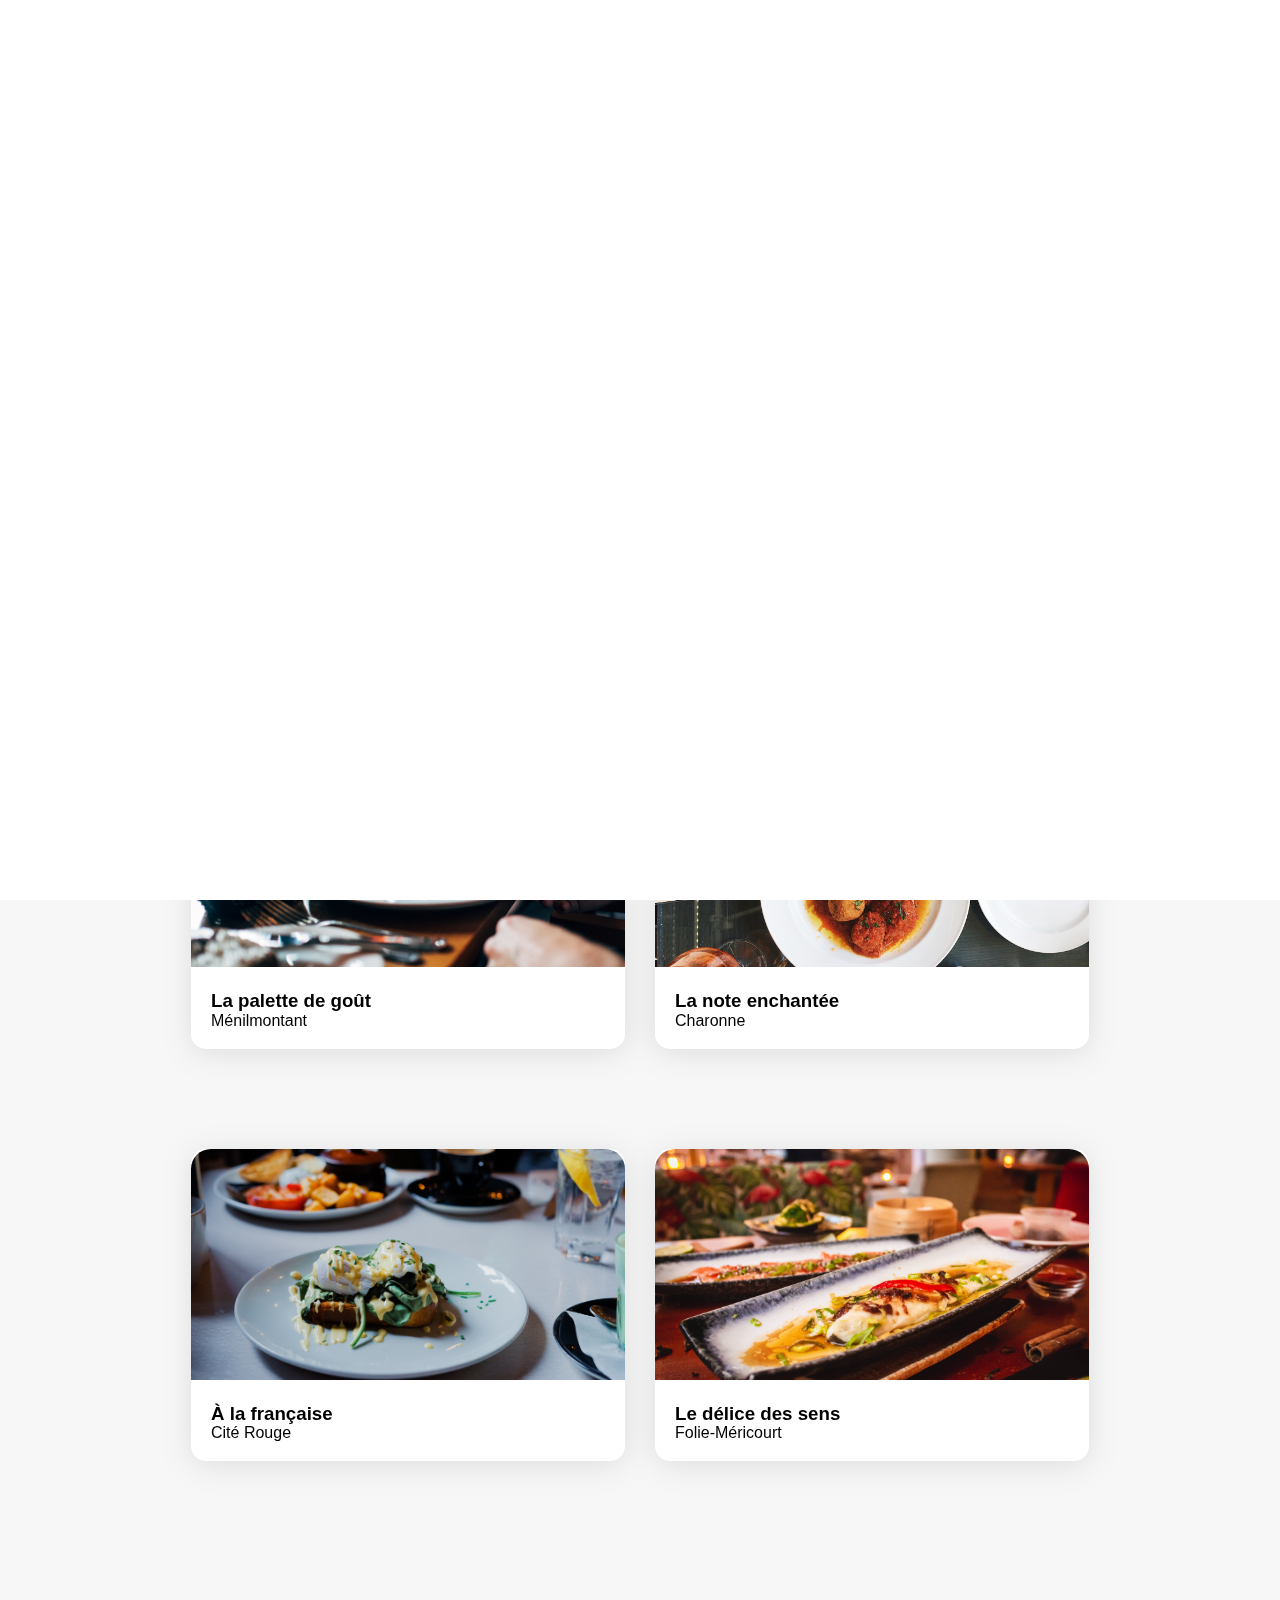
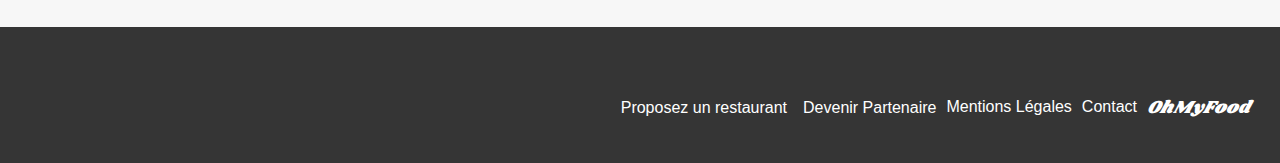
==== commit 1bd82d45: "site finalisé" ====
--- a/index.html
+++ b/index.html
@@ -13,7 +13,13 @@
     <link rel="stylesheet" href="assets/normalize.css">
     <link rel="stylesheet" href="assets/style.css">
 </head>
-<body class="">
+<body class="container">
+    <div class="load-container">
+        <i class="fa-solid fa-5x fa-circle load--icons"></i>
+        <i class="fa-solid fa-5x fa-circle load--icons--second"></i>
+        <i class="fa-solid fa-5x fa-circle load--icons--third"></i>
+    </div>
+    
     <header class="header">
         <div class="header__heading">
             <img class="header__heading--title" src="assets/logo/ohmyfood.png">
@@ -125,11 +131,12 @@
     <footer class="footer flex-column">
         <h3 class="footer__title">OhMyFood</h3>
         <ul class="footer__block">
-            <li><span><i class="fa-sharp fa-solid fa-utensils"></i></span>Proposez un restaurant</li>
-            <li><span><i class="fa-solid fa-handshake-angle"></i></span>Devenir Partenaire</li>
+            <li class="footer--text"><span><i class="fa-sharp fa-solid fa-utensils footer__icons"></i></span>Proposez un restaurant</li>
+            <li class="footer--text"><span><i class="fa-solid fa-handshake-angle footer__icons--second"></i></span>Devenir Partenaire</li>
             <li>Mentions Légales</li>
             <li>Contact</li>
         </ul>
     </footer>
+
 </body>
 </html>--- a/assets/style.css
+++ b/assets/style.css
@@ -1,5 +1,6 @@
 *{
   font-family: 'Roboto', sans-serif;
+  box-sizing: border-box;
 }
 
 :root {
@@ -38,6 +39,81 @@
 }
 
 /****** Page Principale ***********/
+
+.container {
+
+  
+}
+
+.load-container {
+  width: 100%;
+  height: 100%;
+  background: white;
+  opacity: 1;
+  z-index:1;
+  position: fixed;
+  display: flex;
+  align-items: center;
+	justify-content: center;
+  animation: loader 4s;
+  animation-delay: 1s ;
+  animation-fill-mode: forwards;
+  }
+
+  @keyframes loader{
+    0% {
+        opacity: 1;
+        z-index: 1;
+        
+        
+    }
+    100% {
+        opacity:0;
+        z-index:0;
+    }
+  }
+
+  .load--icons {
+
+    animation: icons 3s linear infinite;
+    animation-direction: normal;
+    margin-right: 20px;
+}
+
+.load--icons--second {
+
+  animation: icons 3s linear infinite;
+  animation-delay: 300ms;
+  animation-direction: normal;
+  margin-right: 20px;
+}
+
+.load--icons--third {
+
+  animation: icons 3s linear infinite;
+  animation-delay: 600ms;
+  animation-direction: normal;
+  margin-right: 20px;
+}
+
+@keyframes icons {
+
+    25% {
+      transform: translateY(100%);
+    }
+
+    75% {
+      transform: translateY(-100%);
+    }
+    
+}
+
+
+
+
+
+
+
 
 /****** Menu ***********/
 .header {
@@ -111,6 +187,11 @@
   color:white;
   align-self: center;
   transition: all 1000ms;
+  font-family: 'Roboto',sans-serif;
+  font-style: normal;
+  font-weight: 500;
+  font-size: 16px;
+  line-height: 19px;
 }
 
 .information__button:hover {
@@ -329,6 +410,25 @@
   padding: 0px 0px 10px 0px;
 }
 
+.footer__icons {
+
+  margin-right:12px; 
+}
+
+.footer__icons--second {
+
+  margin-right:6px; 
+}
+
+.footer--text {
+
+  font-family: 'Roboto', sans-serif;
+  font-style: normal;
+  font-weight: 500;
+  font-size: 16px;
+  line-height: 19px;
+}
+
 /****** Page Restaurants ***********/
 .header-restaurant {
   padding: 13px 0px 5px 0px;
@@ -382,7 +482,7 @@
 
 .menu__title {
 
-  font-family: 'Roboto';
+  font-family: 'Roboto',sans-serif;
   font-style: normal;
   font-weight: 300;
   font-size: 16px;
@@ -432,6 +532,8 @@
 .menu__container {
 
   width: 100%;
+  height: 70px;
+  margin-bottom: 12px;
 }
 
 .menu__icons {
@@ -480,14 +582,13 @@
   border-radius: 15px;
   filter: drop-shadow(0px 4px 15px rgba(0, 0, 0, 0.1));
   padding: 12px 15px 12px 15px;
-  margin-bottom: 12px;
-  
+  transition: all 2s;
   
 }
 
 .menu__transition {
   
-  height: 100px;
+  height: 70px;
   width: 0;
   background-color: #99E2D0;
   margin-bottom: 12px;
@@ -538,7 +639,7 @@
 
 .menu__plats {
 
-  font-family: 'Roboto';
+  font-family: 'Roboto',sans-serif;
   font-style: normal;
   font-weight: 700;
   font-size: 18px;
@@ -550,22 +651,36 @@
 .menu__description {
 
   justify-content: space-between;
-  font-family: 'Roboto';
+  font-family: 'Roboto',sans-serif;
   font-style: normal;
   font-weight: 300;
   font-size: 15px;
   line-height: 18px;
-
-}
-
-.menu__price {
+  padding-top: 5px;
+
+}
+
+.menu--detail {
+
+  margin: 0px;
+}
+
+.menu--price {
 
   font-weight: 700;
+  margin: 0px;
 }
 
 
 @media (min-width: 1024px) {
 
+
+
+
+.header__heading--title {
+    width: 200px;
+    height: 40px;
+  }
 
 
 .operation {
@@ -591,9 +706,10 @@
 
 .menu {
 
-  width:70%;
-  margin-left:250px;
-  margin-right:250px;
+  width:100%;
+  max-width: 1024px;
+  margin:0 auto -30px auto;
+  top: -30px;
   padding: 50px 200px 40px 200px;
 }
 
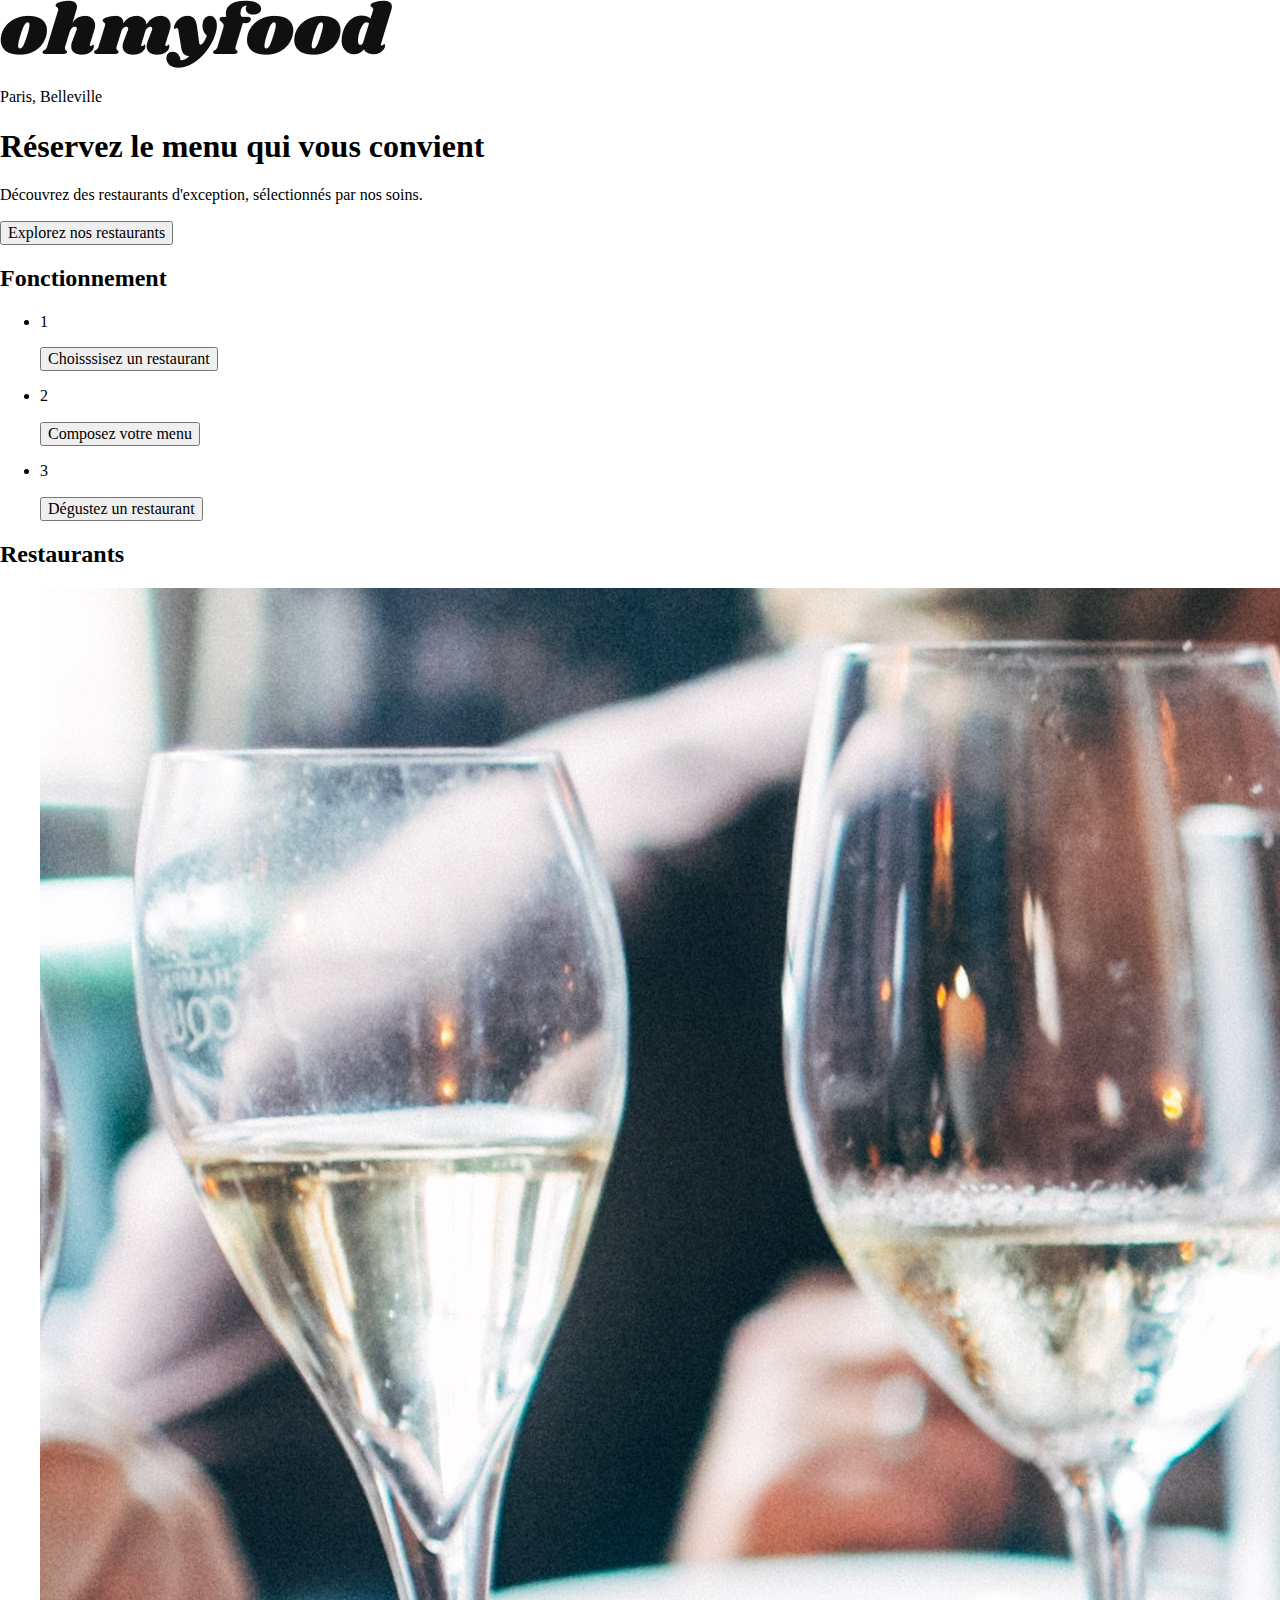
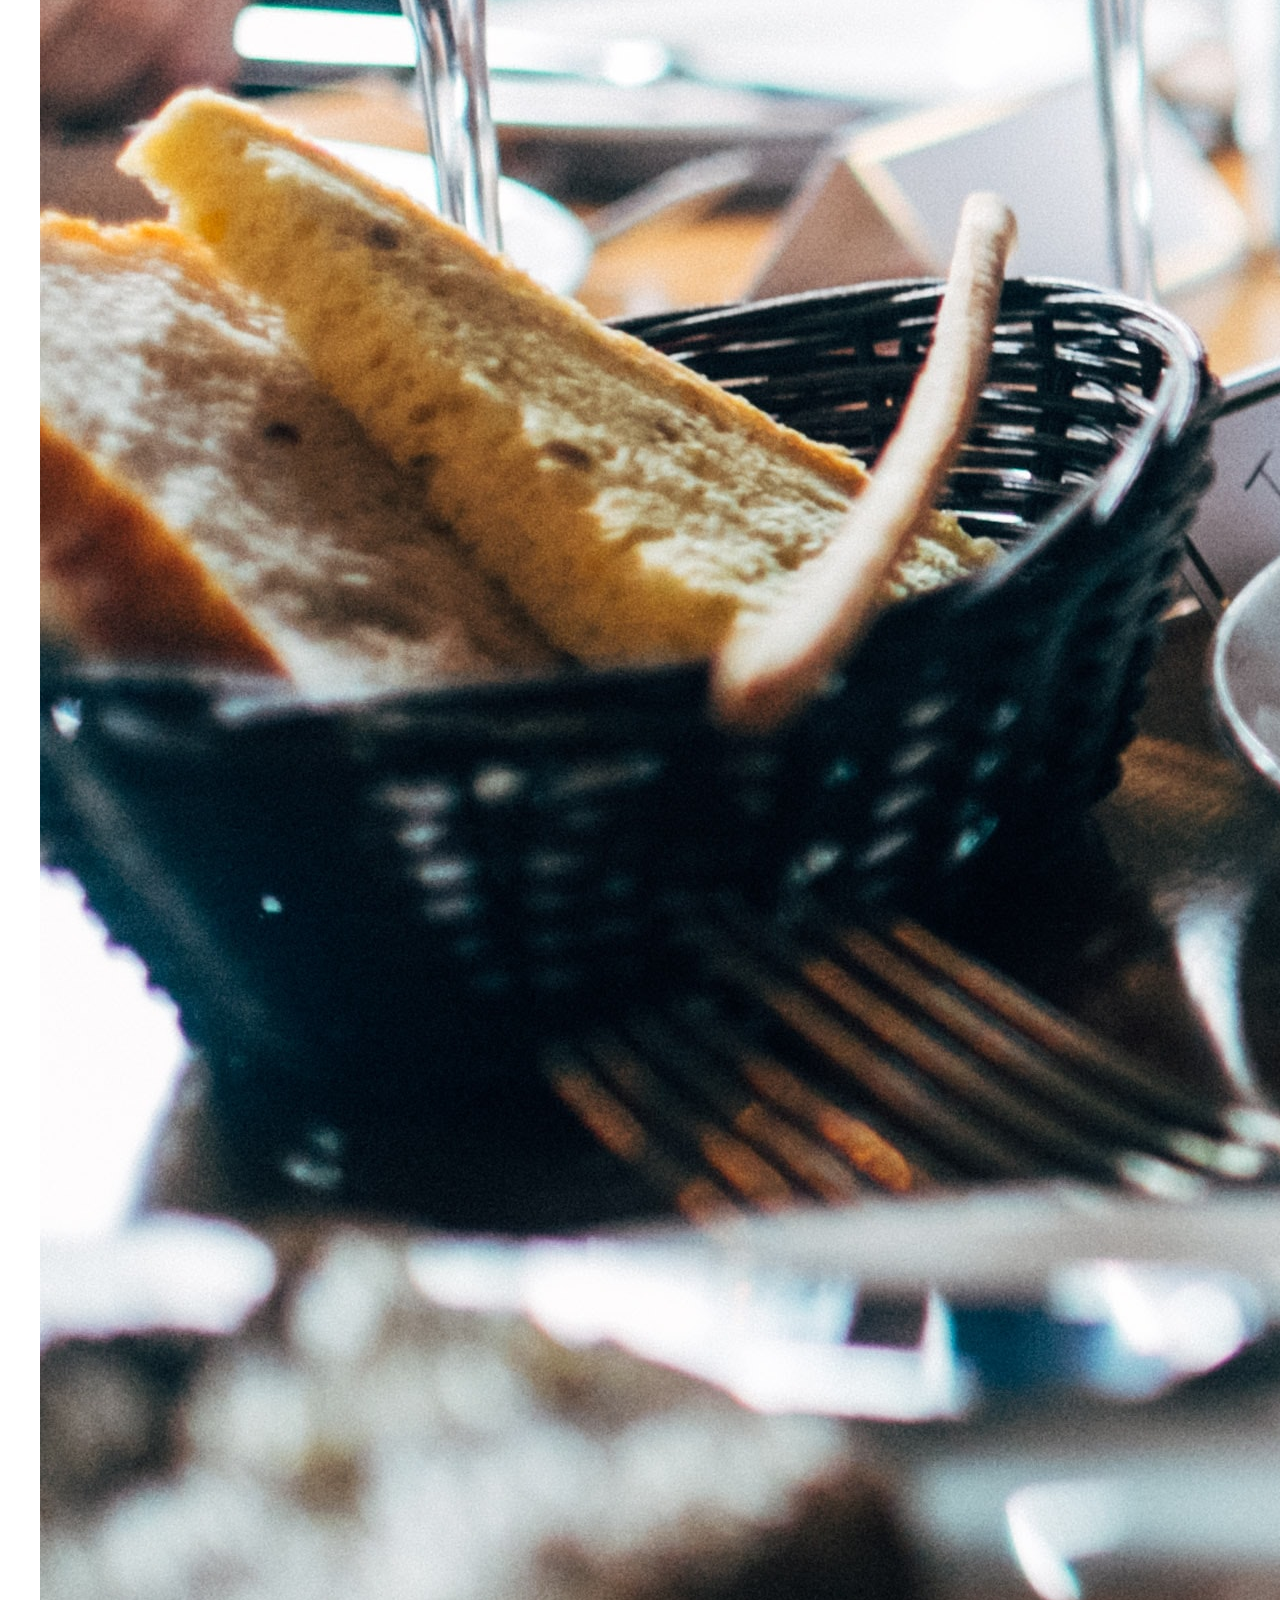
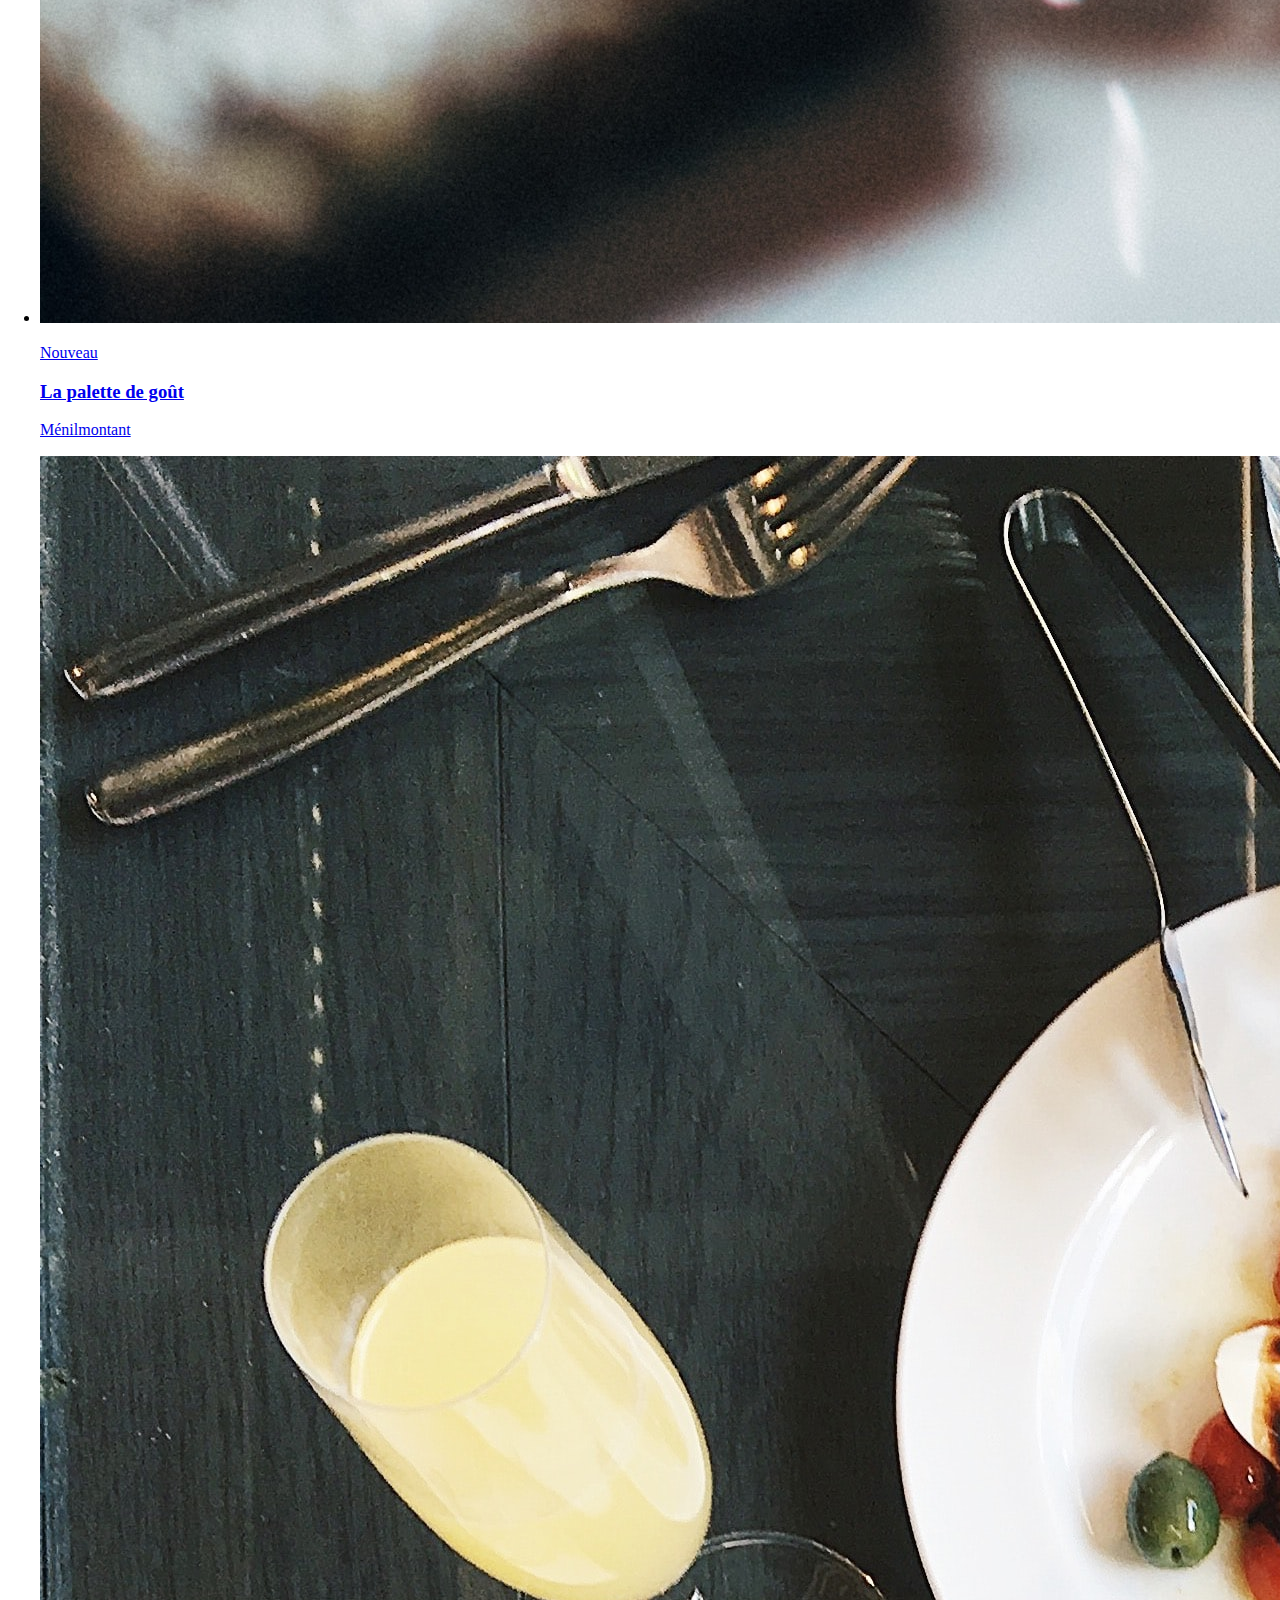
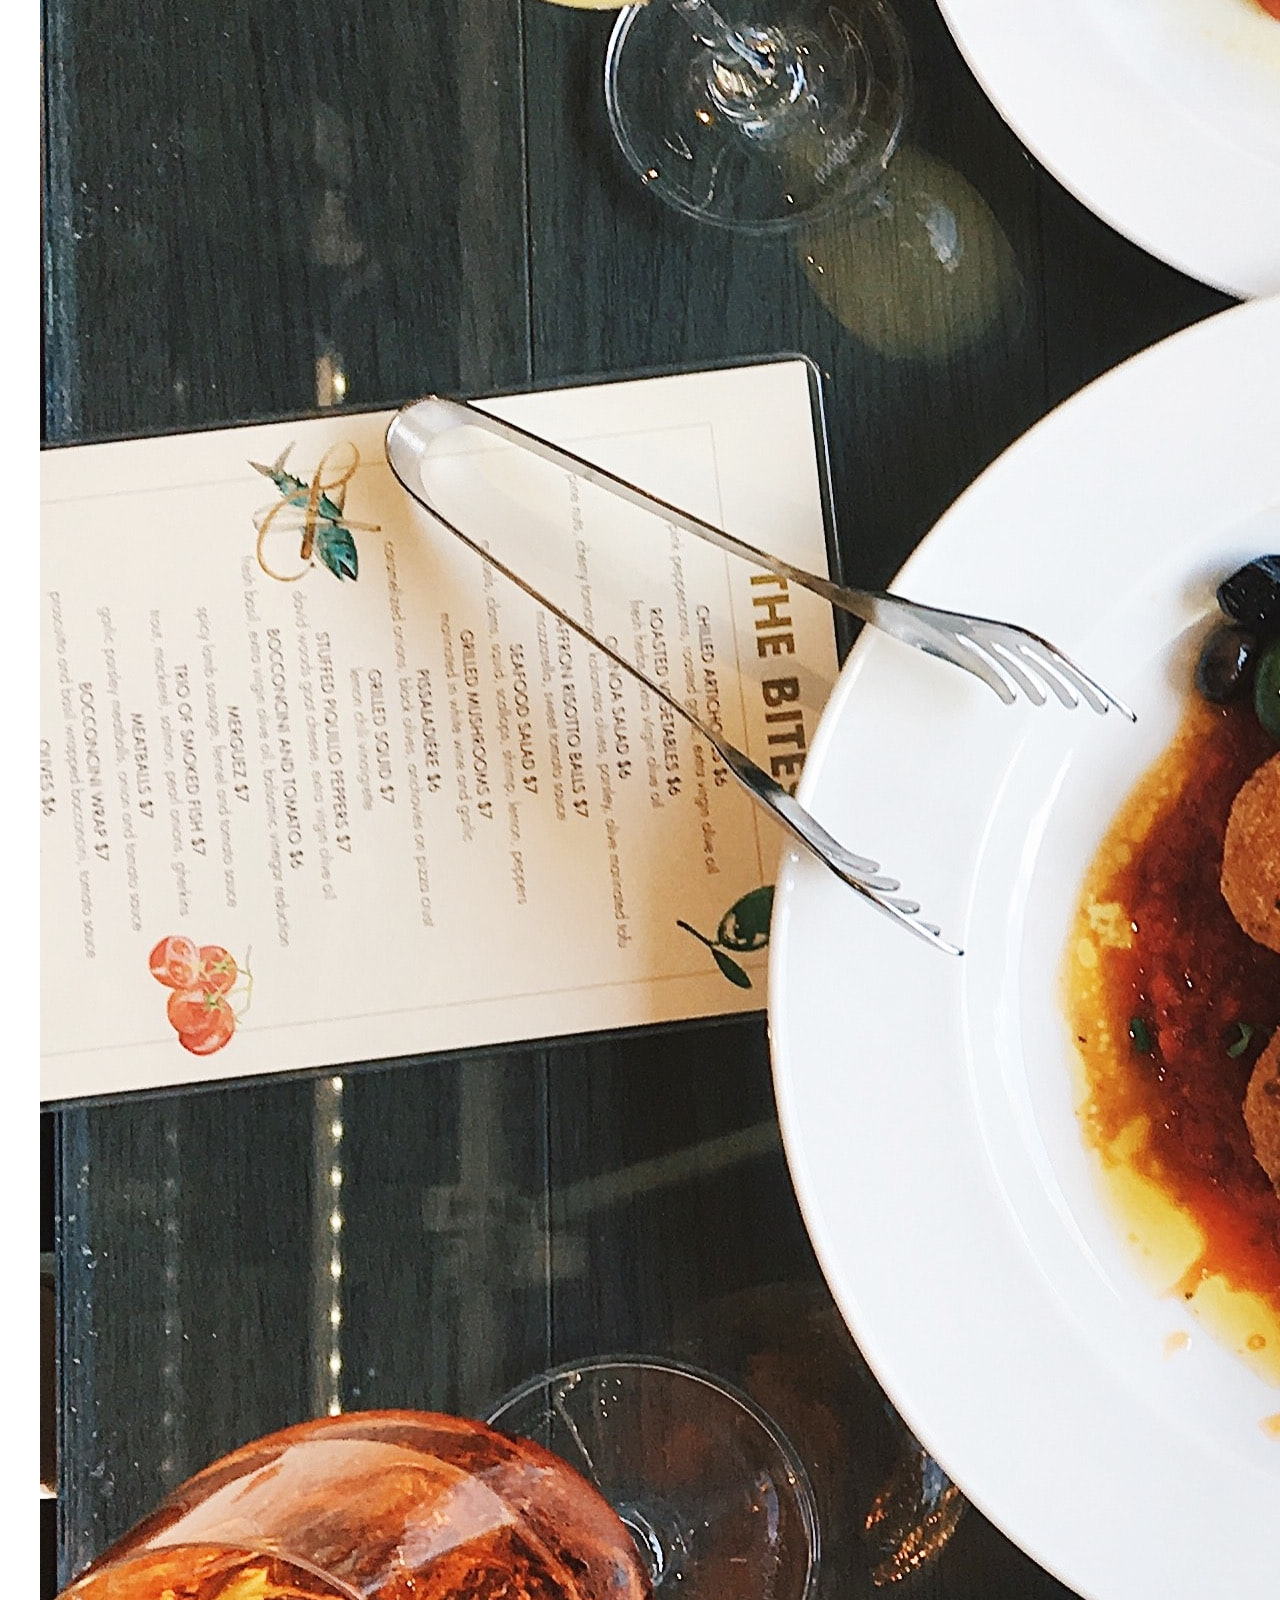
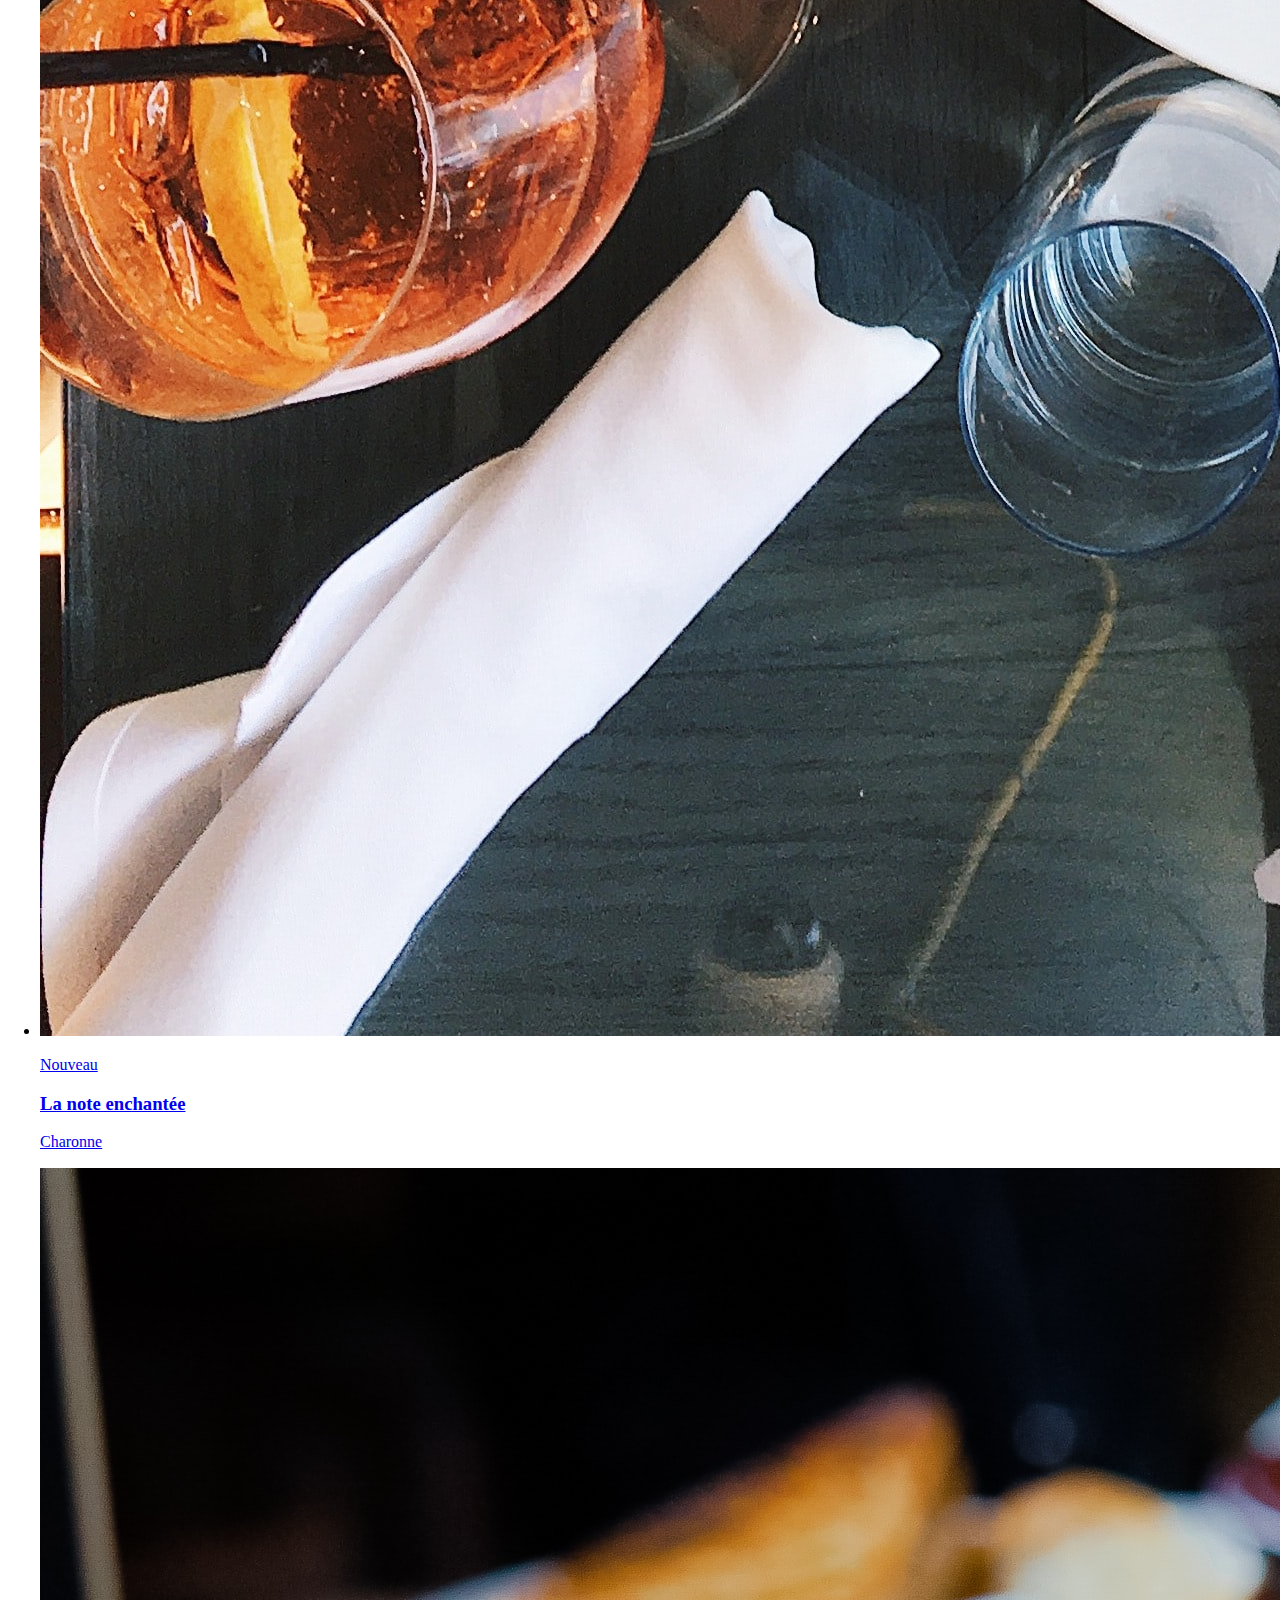
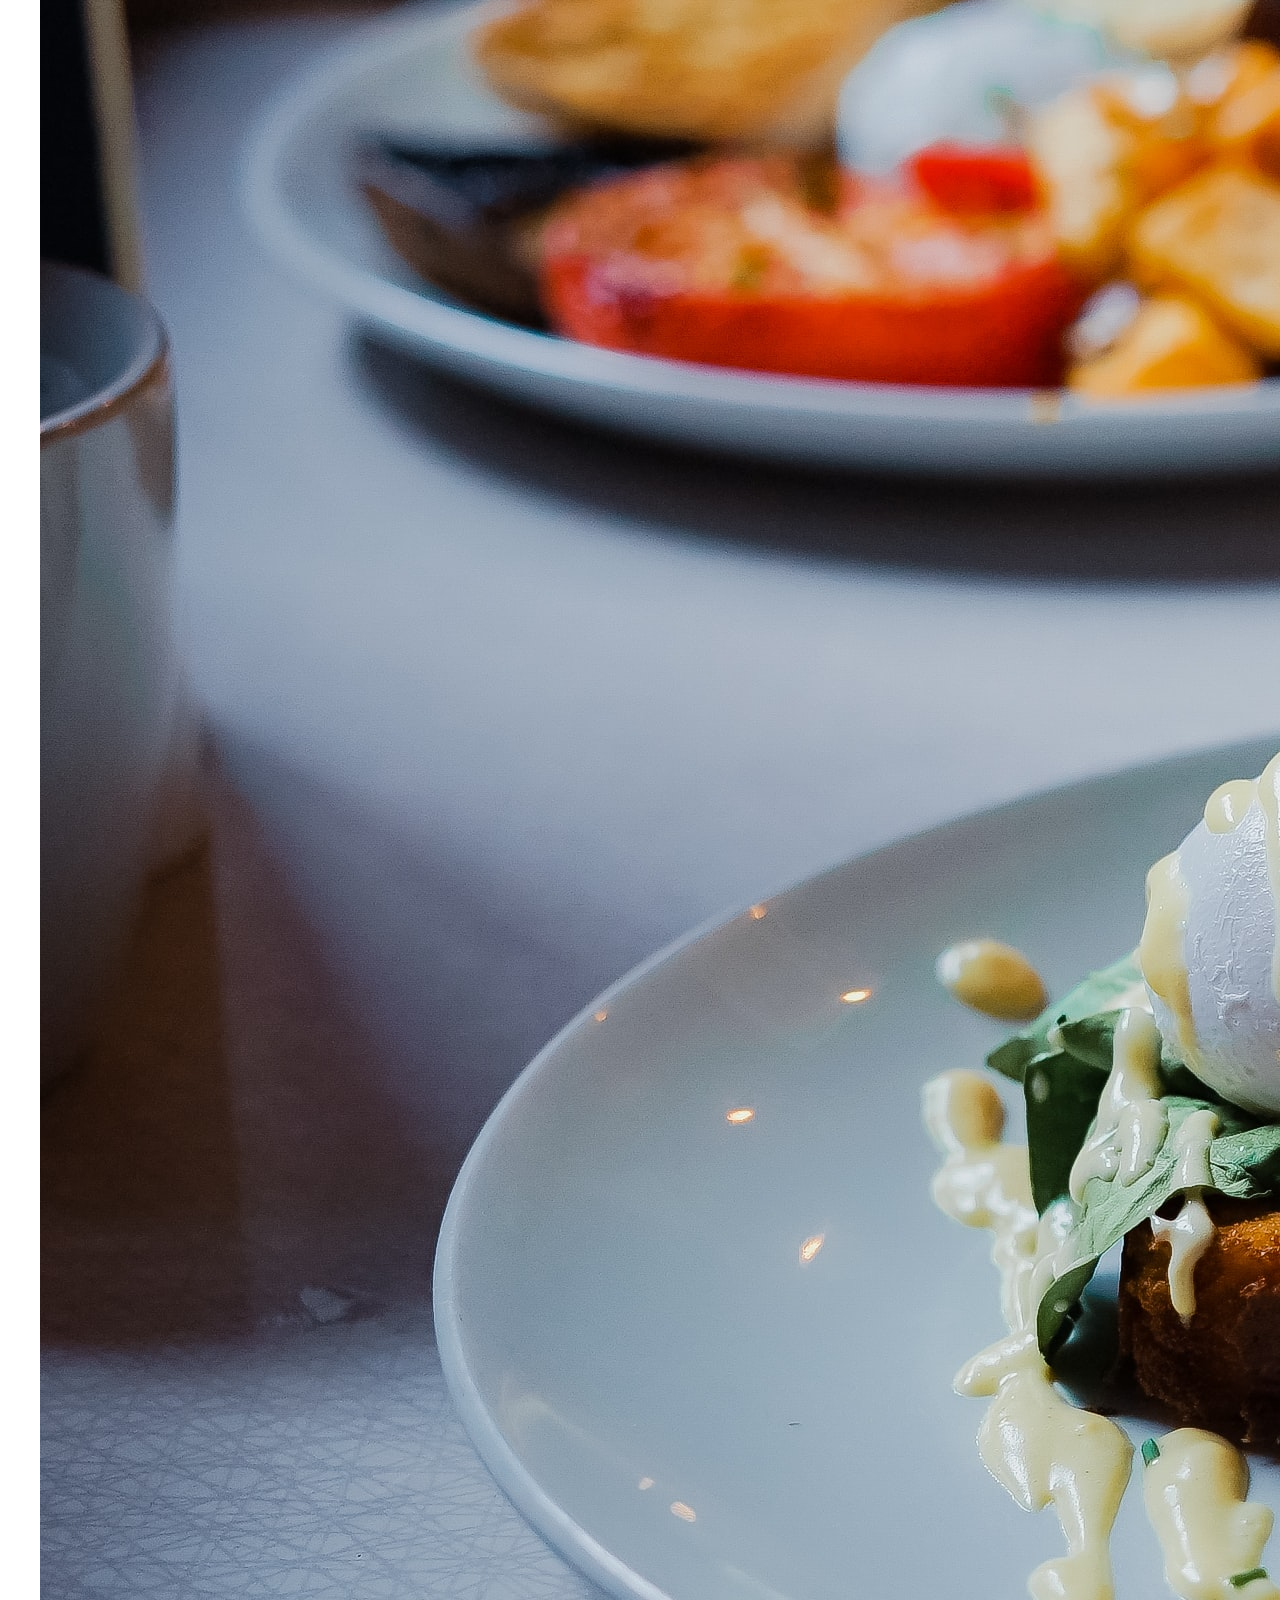
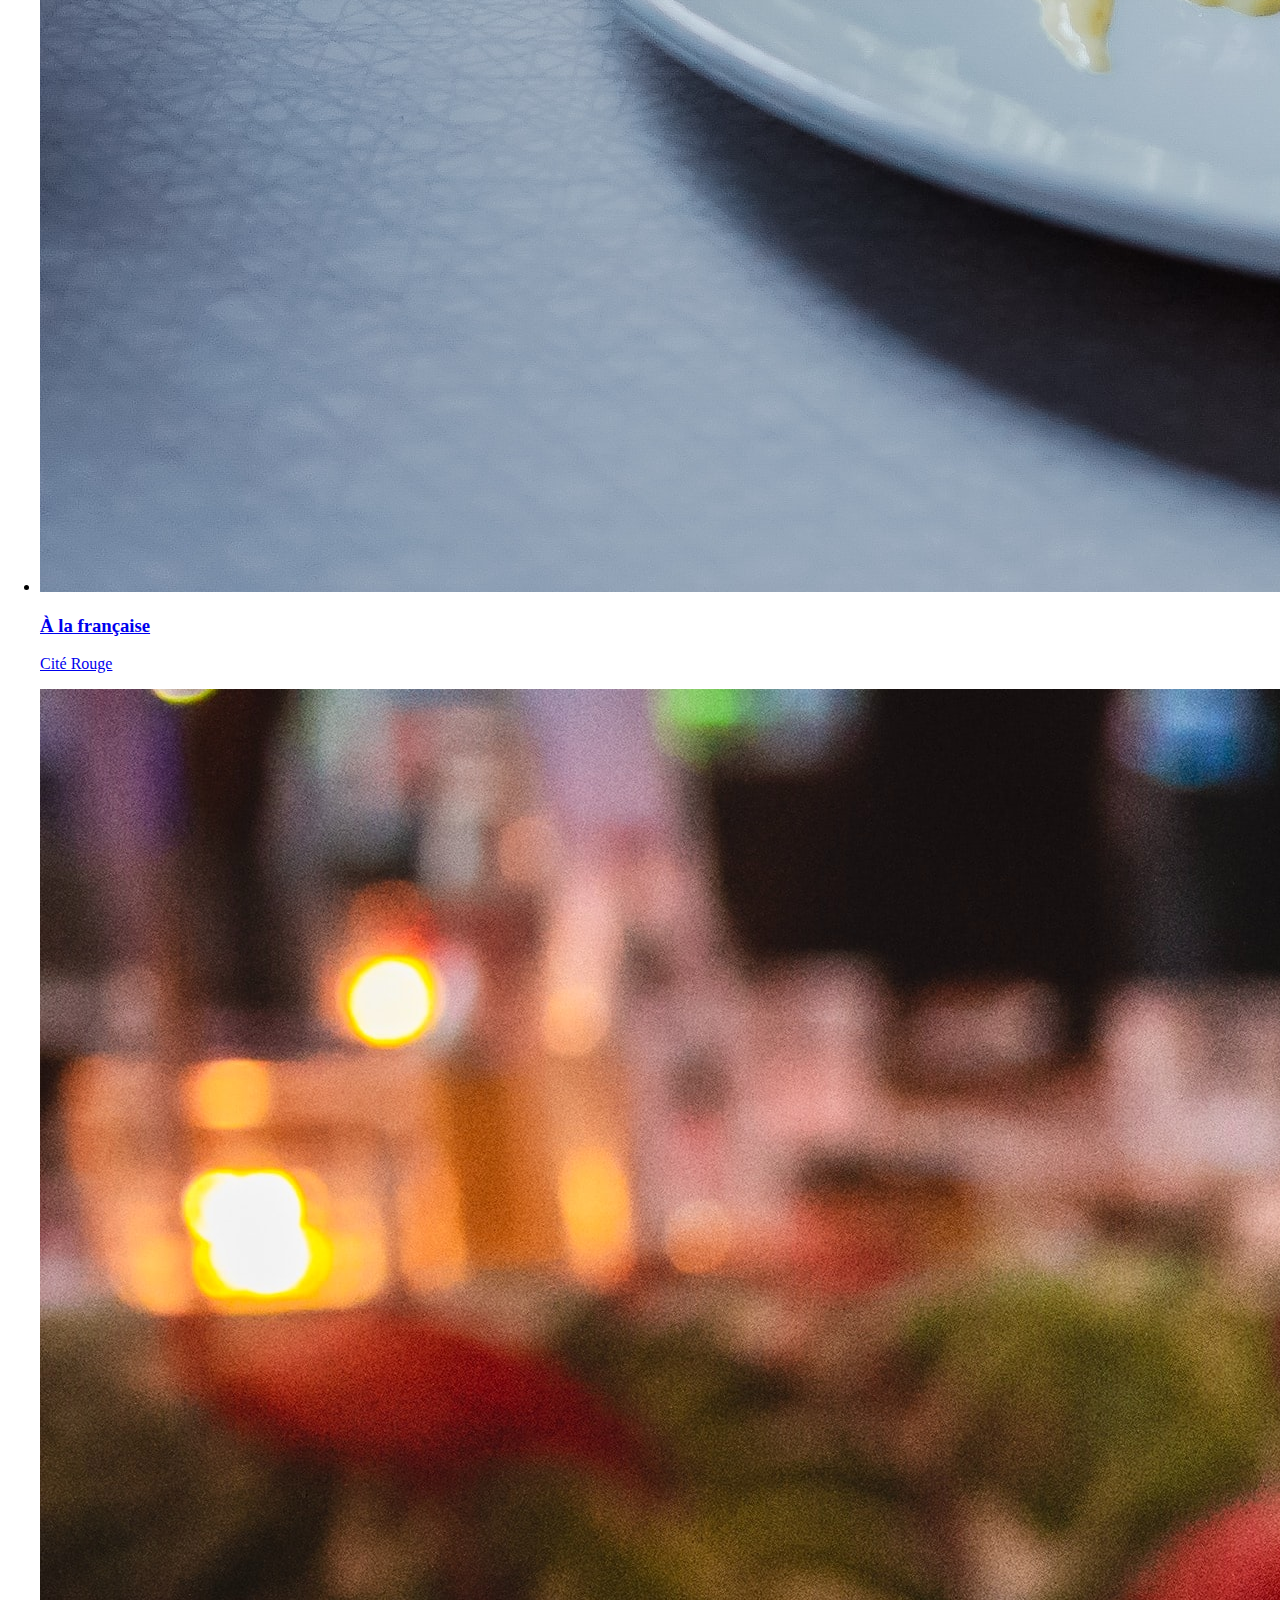
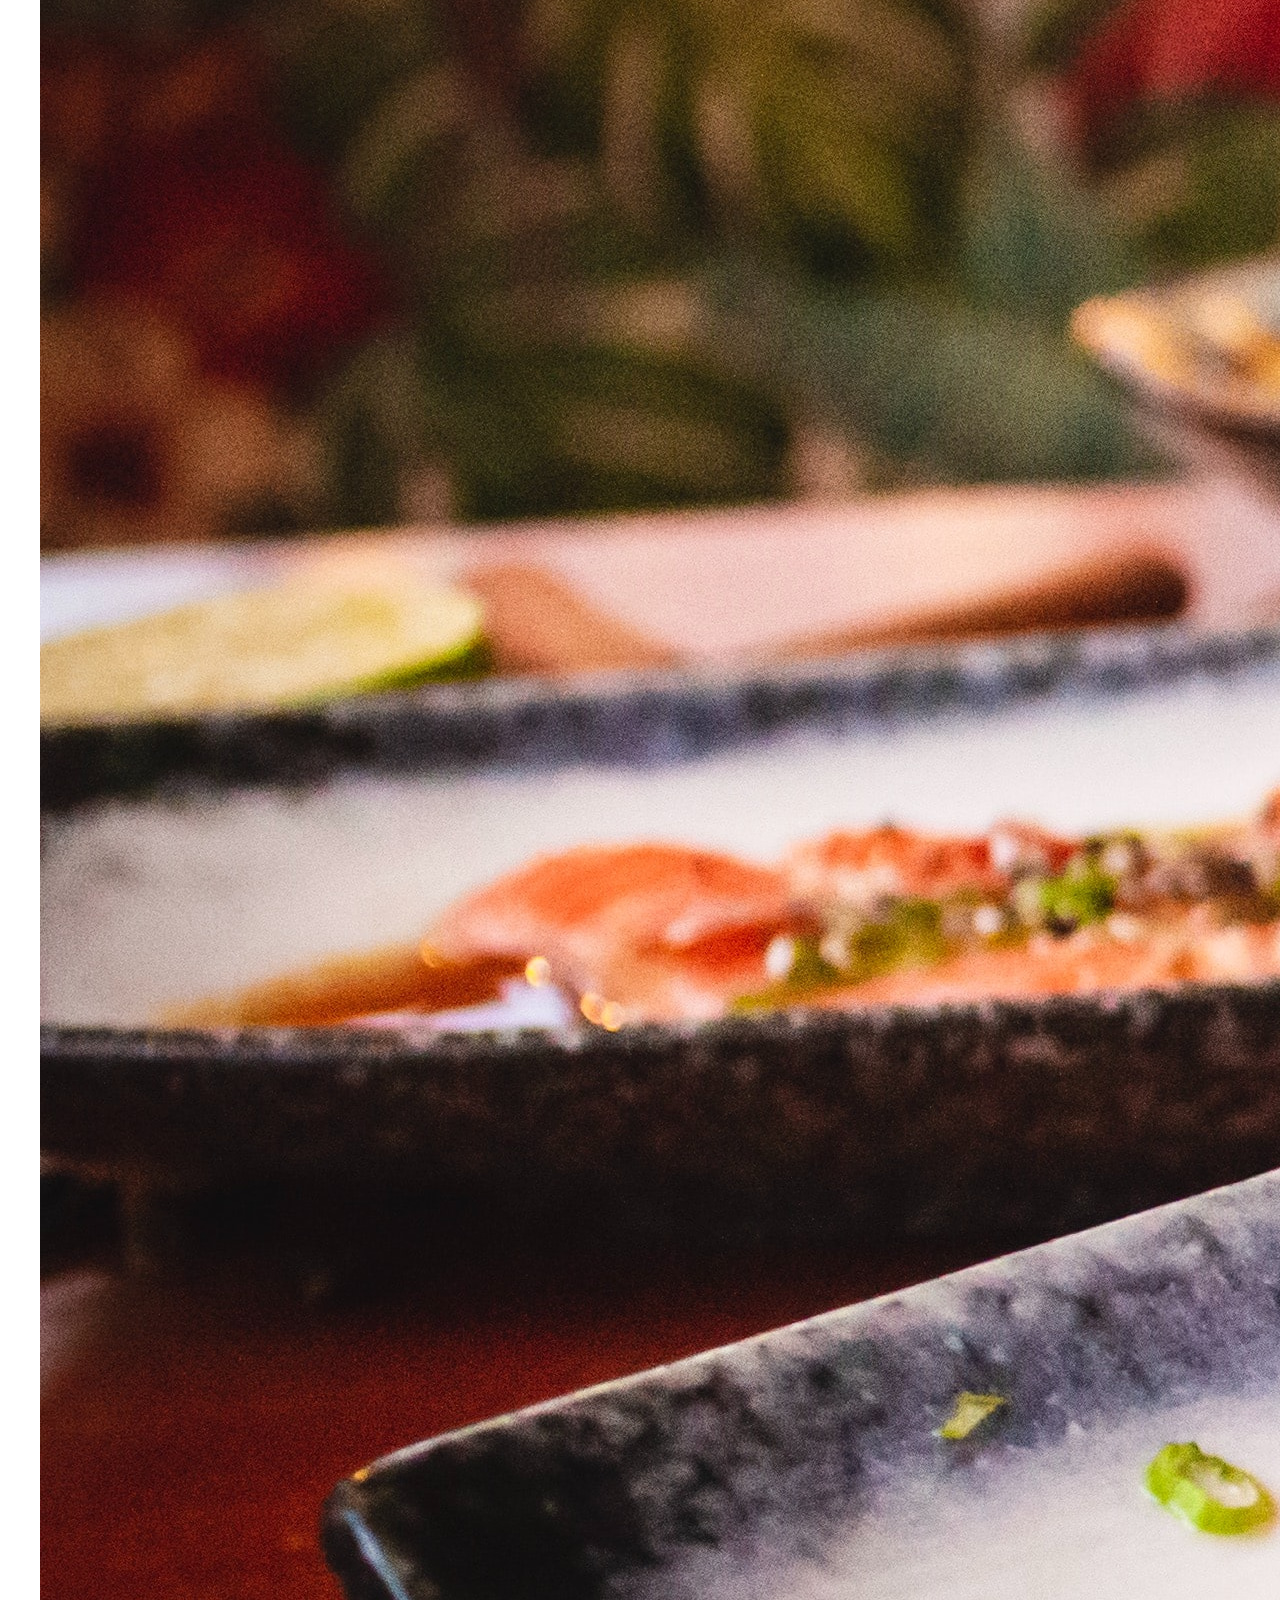
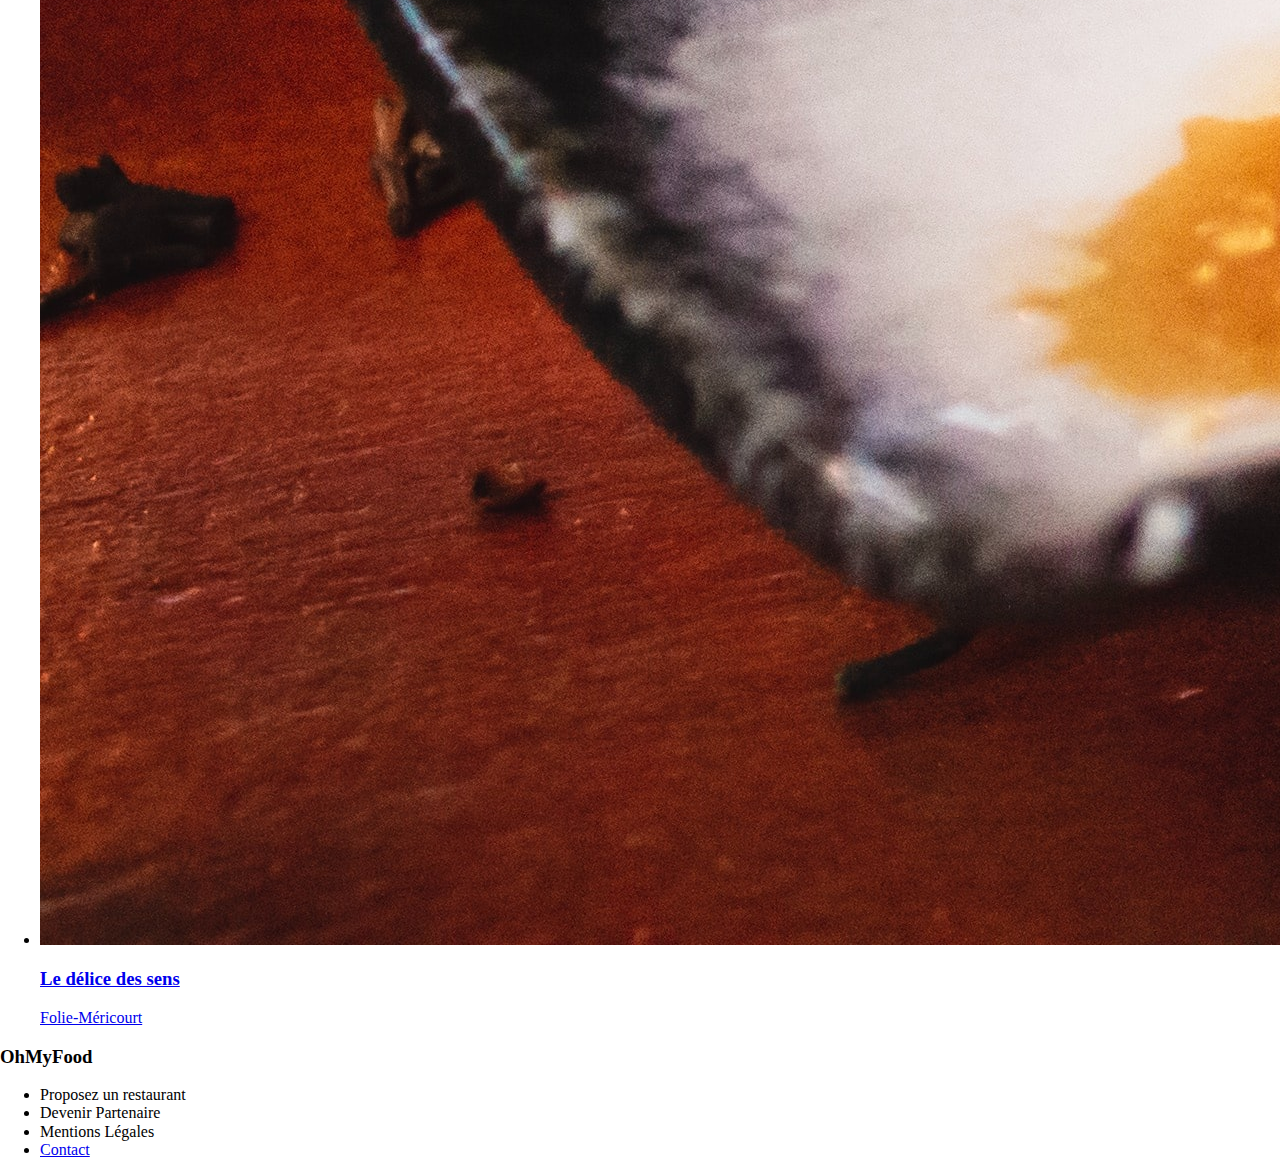
==== commit 934522eb: "correction site et validation w3c" ====
--- a/index.html
+++ b/index.html
@@ -11,18 +11,17 @@
     <link rel="preconnect" href="https://fonts.gstatic.com" crossorigin>
     <link href="https://fonts.googleapis.com/css2?family=Shrikhand&display=swap" rel="stylesheet">
     <link rel="stylesheet" href="assets/normalize.css">
-    <link rel="stylesheet" href="assets/style.css">
+    <link rel="stylesheet" href="sass/style.css">
 </head>
 <body class="container">
     <div class="load-container">
         <i class="fa-solid fa-5x fa-circle load--icons"></i>
         <i class="fa-solid fa-5x fa-circle load--icons--second"></i>
         <i class="fa-solid fa-5x fa-circle load--icons--third"></i>
-    </div>
-    
+    </div>  
     <header class="header">
         <div class="header__heading">
-            <img class="header__heading--title" src="assets/logo/ohmyfood.png">
+            <img class="header__heading--title" src="assets/logo/ohmyfood.png" alt="Logo OhMyFood">
         </div>
         <p class="header__location flex-row"><span><i class="fa-sharp fa-solid fa-location-dot location__icons"></i></span>Paris, Belleville</p>
     </header>
@@ -35,35 +34,38 @@
         <div class="operation flex-column">
         <h2 class="operation__title">Fonctionnement</h2>
         <ul class="operation__list-btn">
-            <button class="operation__button">
+            
                 <li class="operation__button__text">
-                    <p class="operation__number flex-column">1</p>
-                    <i class="fa-solid fa-mobile-screen-button icons"></i>
-                    <p class="choice">Choisssisez un restaurant</p>
+                    <p class="operation__number flex-row">1</p>
+                    <button class="operation__button">    
+                        <i class="fa-solid fa-mobile-screen-button icons"></i>
+                        Choisssisez un restaurant
+                    </button>
                 </li>
-                </button>
-            <button class="operation__button">
+
                 <li class="operation__button__text">
-                    <p class="operation__number flex-column">2</p>
-                    <i class="fa-solid fa-list-ul icons"></i>
-                    <p class="choice">Composez votre menu</p>
+                    <p class="operation__number flex-row">2</p>
+                    <button class="operation__button">       
+                        <i class="fa-solid fa-list-ul icons"></i>
+                        Composez votre menu
+                    </button>
                 </li>
-            </button>
-            <button class="operation__button">
                 <li class="operation__button__text">
-                    <p class="operation__number flex-column">3</p>
-                    <i class="fa-solid fa-store icons" style="color:#9356DC"></i>
-                    <p class="choice">Dégustez un restaurant</p>
+                    <p class="operation__number flex-row">3</p>
+                    <button class="operation__button">
+                        <i class="fa-solid fa-store icons" style="color:#9356DC"></i>
+                        Dégustez un restaurant
+                    </button>
                 </li>
-            </button>
         </ul>
         </div>
         <section class="restaurants flex-column">
             <h2 class="restaurants__title flex-column">Restaurants</h2>
             <ul class="restaurants__list">
-                <a class="restaurants__link"  href="restaurants/La_palette_du_gout.html">
+                
                 <li class="restaurants__card">
-                    <img class="restaurants__img" src="assets/restaurants/jay-wennington-N_Y88TWmGwA-unsplash.jpg">
+                    <a href="restaurants/La_palette_du_gout.html">
+                    <img class="restaurants__img" src="assets/restaurants/jay-wennington-N_Y88TWmGwA-unsplash.jpg" alt="Image du Restaurant La palette du gout">
                     <p class="restaurants__new flex-column">Nouveau</p>
                     <div class="flex-row display__restaurants">
                         <div class="flex-column">
@@ -75,11 +77,11 @@
                             <i class="fa-solid fa-heart fa-2x restaurant__icons--full"></i>
                         </div>
                     </div>
-                </li>
                 </a>
-                <a class="restaurants__link" href="restaurants/La_note_enchantee.html">
+                </li>                   
                 <li class="restaurants__card">
-                    <img class="restaurants__img" src="assets/restaurants/stil-u2Lp8tXIcjw-unsplash.jpg">
+                    <a href="restaurants/La_note_enchantee.html">
+                    <img class="restaurants__img" src="assets/restaurants/stil-u2Lp8tXIcjw-unsplash.jpg" alt="Image du Restaurant La note enchantee">
                     <p class="restaurants__new flex-column">Nouveau</p>
                     <div class="flex-row display__restaurants">
                         <div class="flex-column">
@@ -91,13 +93,14 @@
                             <i class="fa-solid fa-heart fa-2x restaurant__icons--full"></i>
                         </div>
                     </div>
+                </a>
                 </li>
-                </a>
+                
             </ul>
-            <ul class="restaurants__list">
-                <a  class="restaurants__link" href="restaurants/A_la_française.html">
+            <ul class="restaurants__list">          
                 <li class="restaurants__card">
-                    <img class="restaurants__img" src="assets/restaurants/toa-heftiba-DQKerTsQwi0-unsplash.jpg">
+                    <a href="restaurants/A_la_française.html">
+                    <img class="restaurants__img" src="assets/restaurants/toa-heftiba-DQKerTsQwi0-unsplash.jpg" alt="Image du Restaurant A la française">
                     <div class="flex-row display__restaurants">
                         <div class="flex-column">
                             <h3 class="restaurants--text">À la française</h3>
@@ -108,11 +111,11 @@
                             <i class="fa-solid fa-heart fa-2x restaurant__icons--full"></i>
                         </div>
                     </div>
+                    </a>
                     </li>
-                </a>
-                <a class="restaurants__link" href="restaurants/Le_delice_des_sens.html">
                 <li class="restaurants__card">
-                    <img class="restaurants__img" src="assets/restaurants/louis-hansel-shotsoflouis-qNBGVyOCY8Q-unsplash.jpg">
+                    <a href="restaurants/Le_delice_des_sens.html">
+                    <img class="restaurants__img" src="assets/restaurants/louis-hansel-shotsoflouis-qNBGVyOCY8Q-unsplash.jpg" alt="Image du Restaurant Le délice des sens">
                     <div class="flex-row display__restaurants">
                         <div class="flex-column">
                             <h3 class="restaurants--text">Le délice des sens</h3>
@@ -123,8 +126,8 @@
                             <i class="fa-solid fa-heart fa-2x restaurant__icons--full"></i>
                         </div>
                     </div>
+                    </a>
                 </li>
-                </a>
             </ul>
         </section>
     </main>
@@ -134,7 +137,7 @@
             <li class="footer--text"><span><i class="fa-sharp fa-solid fa-utensils footer__icons"></i></span>Proposez un restaurant</li>
             <li class="footer--text"><span><i class="fa-solid fa-handshake-angle footer__icons--second"></i></span>Devenir Partenaire</li>
             <li>Mentions Légales</li>
-            <li>Contact</li>
+            <li><a href="#@">Contact</a></li>
         </ul>
     </footer>
 
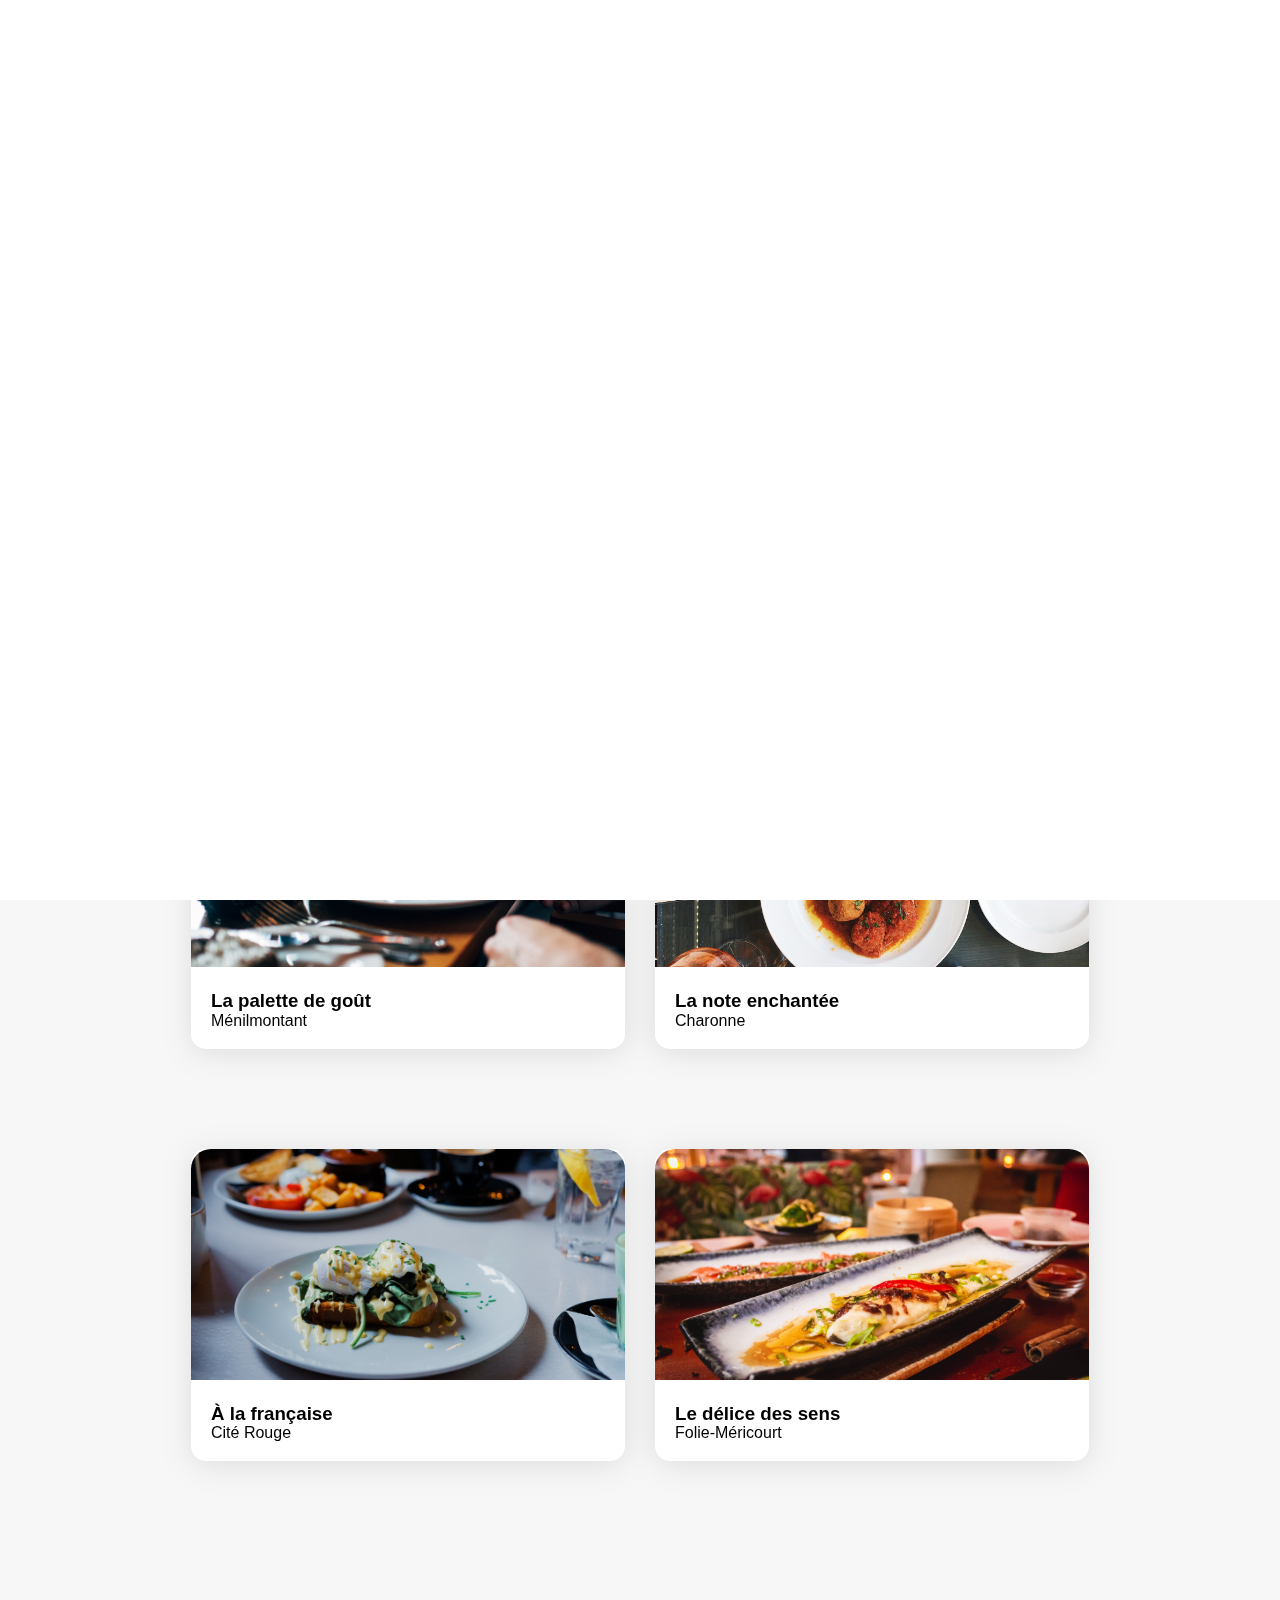
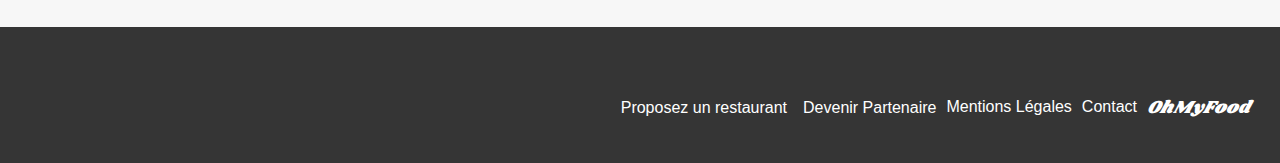
==== commit 9d42d69c: "Update index.html" ====
--- a/index.html
+++ b/index.html
@@ -10,8 +10,8 @@
     <link rel="preconnect" href="https://fonts.googleapis.com">
     <link rel="preconnect" href="https://fonts.gstatic.com" crossorigin>
     <link href="https://fonts.googleapis.com/css2?family=Shrikhand&display=swap" rel="stylesheet">
-    <link rel="stylesheet" href="assets/normalize.css">
-    <link rel="stylesheet" href="sass/style.css">
+    <link rel="stylesheet" href="./assets/normalize.css">
+    <link rel="stylesheet" href="./SASS/style.css">
 </head>
 <body class="container">
     <div class="load-container">
@@ -142,4 +142,4 @@
     </footer>
 
 </body>
-</html>+</html>
--- a/SASS/style.css
+++ b/SASS/style.css
@@ -0,0 +1,646 @@
+* {
+  font-family: "Roboto", sans-serif;
+  box-sizing: border-box;
+}
+
+:root {
+  --main-color: #9356DC;
+  --second-color: #FF79DA;
+  --third-color: #99E2D0;
+}
+
+li {
+  list-style: none;
+  color: black;
+}
+
+a {
+  text-decoration-line: none;
+  color: black;
+}
+footer a{
+  color: white;
+
+}
+
+body {
+  display: grid;
+}
+
+.flex-row {
+  display: flex;
+  flex-direction: row;
+}
+
+.flex-column {
+  display: flex;
+  flex-direction: column;
+}
+
+/****** Page Principale ***********/
+.load-container {
+  width: 100%;
+  height: 100%;
+  background: white;
+  opacity: 1;
+  z-index: 1;
+  position: fixed;
+  display: flex;
+  align-items: center;
+  justify-content: center;
+  animation: loader 2s;
+  animation-delay: 1s;
+  animation-fill-mode: forwards;
+}
+
+@keyframes loader {
+  0% {
+    opacity: 1;
+    z-index: 1;
+  }
+  100% {
+    opacity: 0;
+    z-index: -1;
+  }
+}
+.load--icons {
+  animation: icons 3s linear infinite;
+  animation-direction: normal;
+  margin-right: 20px;
+}
+
+.load--icons--second {
+  animation: icons 3s linear infinite;
+  animation-delay: 300ms;
+  animation-direction: normal;
+  margin-right: 20px;
+}
+
+.load--icons--third {
+  animation: icons 3s linear infinite;
+  animation-delay: 600ms;
+  animation-direction: normal;
+  margin-right: 20px;
+}
+
+@keyframes icons {
+  25% {
+    transform: translateY(100%);
+  }
+  75% {
+    transform: translateY(-100%);
+  }
+}
+/****** Menu ***********/
+.header {
+  text-align: center;
+}
+
+.header__heading {
+  padding: 13px 0px 5px 0px;
+  background: #ffffff;
+  box-shadow: 0px 2px 4px rgba(0, 0, 0, 0.15);
+}
+
+.header__heading--title {
+  width: 162px;
+  height: 44px;
+}
+
+.header__location {
+  background-color: #EAEAEA;
+  height: 50px;
+  align-items: center;
+  justify-content: center;
+  margin: 0px;
+}
+
+.location__icons {
+  padding-right: 17px;
+}
+
+/****** Partie Information ***********/
+.information {
+  background-color: #f7f7f7;
+  align-items: center;
+  padding: 40px 40px 58px 40px;
+}
+
+.information__title {
+  font-family: "Roboto", sans-serif;
+  font-style: normal;
+  font-weight: 700;
+  font-size: 24px;
+  line-height: 28px;
+  text-align: center;
+}
+
+.information__text {
+  font-family: "Roboto", sans-serif;
+  font-style: normal;
+  font-weight: 300;
+  font-size: 18px;
+  line-height: 21px;
+  text-align: center;
+}
+
+.information__button {
+  background: linear-gradient(193.33deg, #9356DC -11.44%, #FF79DA 123.93%);
+  border-radius: 25px;
+  border: none;
+  box-shadow: 0px 4px 10px rgba(0, 0, 0, 0.25);
+  width: 218px;
+  height: 50px;
+  color: white;
+  align-self: center;
+  transition: all 1000ms;
+  font-family: "Roboto", sans-serif;
+  font-style: normal;
+  font-weight: 500;
+  font-size: 16px;
+  line-height: 19px;
+}
+
+.information__button:hover {
+  filter: brightness(1.15);
+  box-shadow: 0px 4px 15px rgba(0, 0, 0, 0.35);
+}
+
+/****** Partie Fonctionnement ***********/
+.operation {
+  padding: 30px 20px 40px 20px;
+}
+
+.operation__title {
+  display: flex;
+}
+
+.operation__list-btn {
+  display: flex;
+  flex-direction: column;
+  padding: 0px 20px 0px 20px;
+}
+
+.operation__button {
+  background-color: #f7f7f7;
+  height: 72px;
+  width: 100%;
+  box-shadow: 0px 4px 15px rgba(0, 0, 0, 0.15);
+  border-radius: 20px;
+  border: none;
+  margin-bottom: 26px;
+  display: flex;
+  flex-direction: row;
+  justify-content: center;
+  align-items: center;
+  font-family: "Roboto", sans-serif;
+  font-style: normal;
+  font-weight: 700;
+  font-size: 16px;
+  line-height: 19px;
+}
+
+.operation__button__text {
+
+  position: relative;
+}
+
+.icons {
+  color: gray;
+  padding: 0px 20px 0px 20px;
+}
+
+
+
+.operation__number {
+  position: absolute;
+  left: -12px;
+  bottom: 35px;
+  background-color: #9356DC;
+  border-radius: 20px;
+  color: white;
+  width: 24px;
+  height: 24px;
+  justify-content: center;
+  align-items: center;
+}
+
+/****** Partie Restaurants ***********/
+.restaurants {
+  background-color: #f7f7f7;
+  padding-bottom: 66px;
+}
+
+.restaurants__title {
+  display: flex;
+  padding: 54px 0px 0px 20px;
+}
+
+.restaurants__list {
+  display: flex;
+  flex-direction: column;
+  padding: 0px;
+  margin: 0px;
+}
+
+.restaurants__card {
+  background-color: white;
+  border-radius: 15px;
+  filter: drop-shadow(0px 4px 15px rgba(0, 0, 0, 0.1));
+  margin: 0px 15px 20px 15px;
+  position: relative;
+}
+
+.restaurants__img {
+  height: 231px;
+  -o-object-fit: cover;
+     object-fit: cover;
+  width: 100%;
+  border-top-left-radius: 20px;
+  border-top-right-radius: 20px;
+}
+
+.restaurants__new {
+  position: absolute;
+  top: 0px;
+  right: 40px;
+  background-color: #99E2D0;
+  color: #008766;
+  box-shadow: 0px 2px 4px rgba(0, 0, 0, 0.15);
+  border-radius: 2px;
+  width: 80px;
+  height: 30px;
+  font-family: "Roboto", sans-serif;
+  font-style: normal;
+  font-weight: 500;
+  font-size: 14px;
+  line-height: 16px;
+  text-align: center;
+  justify-content: center;
+}
+
+.restaurants--text {
+  margin: 0px 0px 0px 0px;
+}
+
+.restaurants__icons {
+  width: 22px;
+  height: 21px;
+  transition: all 300ms;
+  position: relative;
+}
+
+.restaurant__icons--empty {
+  opacity: 1;
+  color: black;
+  position: absolute;
+  bottom: 25px;
+  right: 50px;
+}
+
+.restaurant__icons--full {
+  opacity: 0;
+  position: absolute;
+  bottom: 25px;
+  right: 50px;
+  -webkit-text-fill-color: transparent;
+  -webkit-background-clip: text;
+  transition: 1s ease all;
+}
+
+.restaurant__icons--full:hover {
+  opacity: 1;
+  background-image: linear-gradient(#FF79DA, #9356DC);
+}
+
+.restaurant__icons--empty:hover {
+  opacity: 0;
+}
+
+.display__restaurants {
+  justify-content: space-between;
+  align-items: center;
+  padding: 0px 20px 0px 20px;
+  height: 77px;
+}
+
+/****** A propos ***********/
+.footer {
+  background: #353535;
+  color: white;
+  padding-left: 25px;
+}
+
+.footer__title {
+  font-family: "Shrikhand", cursive;
+  font-style: italic;
+  font-weight: 400;
+  font-size: 18px;
+  line-height: 26px;
+  margin-bottom: 0px;
+}
+
+.footer__block {
+  padding: 0px;
+}
+
+.footer__block li {
+  color: white;
+  padding: 0px 0px 10px 0px;
+}
+
+.footer__icons {
+  margin-right: 12px;
+}
+
+.footer__icons--second {
+  margin-right: 6px;
+}
+
+.footer--text {
+  font-family: "Roboto", sans-serif;
+  font-style: normal;
+  font-weight: 500;
+  font-size: 16px;
+  line-height: 19px;
+}
+
+/****** Page Restaurants ***********/
+.header-restaurant {
+  padding: 13px 0px 5px 0px;
+  justify-content: center;
+  position: relative;
+  background: #ffffff;
+  box-shadow: 0px 2px 4px rgba(0, 0, 0, 0.15);
+}
+
+.header__arrow {
+  position: absolute;
+  left: 2%;
+  top: 40%;
+}
+
+.menu {
+  display: flex;
+  flex-direction: column;
+  background-color: #f7f7f7;
+  margin-top: -50px;
+  position: relative;
+  padding: 0px 13px 0px 13px;
+  border-top-right-radius: 20px;
+  border-top-left-radius: 20px;
+  padding-bottom: 50px;
+}
+
+.menu__name {
+  align-items: center;
+  justify-content: space-between;
+}
+
+.menu__restaurant {
+  font-family: "Shrikhand";
+  font-style: italic;
+  font-weight: 400;
+  font-size: 28px;
+  line-height: 41px;
+}
+
+.menu__img {
+  height: 231px;
+  -o-object-fit: cover;
+     object-fit: cover;
+  width: 100%;
+  height: 275px;
+}
+
+.menu__title {
+  font-family: "Roboto", sans-serif;
+  font-style: normal;
+  font-weight: 300;
+  font-size: 16px;
+  line-height: 19px;
+  padding-bottom: 10px;
+  border-bottom: #99E2D0 solid 3px;
+  width: 40px;
+}
+
+.menu__list {
+  padding: 0px;
+  animation: plats 3000ms 500ms both;
+}
+
+.menu__list--second {
+  padding: 0px;
+  animation: plats 3000ms 1000ms both;
+}
+
+.menu__list--third {
+  padding: 0px;
+  animation: plats 3000ms 1500ms both;
+}
+
+@keyframes plats {
+  0% {
+    opacity: 0;
+  }
+  100% {
+    opacity: 1;
+  }
+}
+.menu__container {
+  width: 100%;
+  height: 70px;
+  margin-bottom: 12px;
+}
+
+.menu__icons {
+  width: 22px;
+  height: 21px;
+  transition: all 300ms;
+  position: relative;
+}
+
+.menu__icons--empty {
+  opacity: 1;
+  color: black;
+  position: absolute;
+  top: 25px;
+  right: 50px;
+}
+
+.menu__icons--full {
+  opacity: 0;
+  transition: 1s ease all;
+  position: absolute;
+  top: 25px;
+  right: 50px;
+  -webkit-text-fill-color: transparent;
+  -webkit-background-clip: text;
+}
+
+.menu__icons--full:hover {
+  opacity: 1;
+  background-image: linear-gradient(#FF79DA, #9356DC);
+}
+
+.menu__icons--empty:hover {
+  opacity: 0;
+}
+
+.menu__card {
+  width: 100%;
+  background-color: white;
+  border-radius: 15px;
+  filter: drop-shadow(0px 4px 15px rgba(0, 0, 0, 0.1));
+  padding: 12px 15px 12px 15px;
+  transition: all 2s;
+}
+
+.menu__transition {
+  height: 70px;
+  width: 0;
+  background-color: #99E2D0;
+  margin-bottom: 12px;
+  border-top-right-radius: 15px;
+  border-bottom-right-radius: 15px;
+  justify-content: center;
+  align-items: center;
+  transform-origin: right;
+  transition: all 2s;
+}
+
+.icons__transition {
+  color: #99E2D0;
+  border-radius: 15px;
+  padding: 4px;
+  background-color: white;
+  opacity: 0;
+}
+
+.menu__container:hover .menu__card {
+  width: 90%;
+  border-top-right-radius: 0px;
+  border-bottom-right-radius: 0px;
+}
+
+.menu__container:hover .menu__transition {
+  width: 10%;
+}
+
+.menu__container:hover .icons__transition {
+  opacity: 1;
+}
+
+.menu__check {
+  background: #99E2D0;
+  border-radius: 0px 15px 15px 0px;
+}
+
+.menu__plats {
+  font-family: "Roboto", sans-serif;
+  font-style: normal;
+  font-weight: 700;
+  font-size: 18px;
+  line-height: 21px;
+  margin: 0px;
+}
+
+.menu__description {
+  justify-content: space-between;
+  font-family: "Roboto", sans-serif;
+  font-style: normal;
+  font-weight: 300;
+  font-size: 15px;
+  line-height: 18px;
+  padding-top: 5px;
+}
+
+.menu--detail {
+  margin: 0px;
+}
+
+.menu--price {
+  font-weight: 700;
+  margin: 0px;
+}
+
+@media (min-width: 1024px) {
+  .header__heading--title {
+    width: 200px;
+    height: 40px;
+  }
+  .operation {
+    padding: 0px 180px 40px 180px;
+  }
+  .operation__list-btn {
+    flex-direction: row;
+    align-items: center;
+    justify-content: space-around;
+  }
+
+  .operation__list-btn {
+    padding: 0px 10px 0px 10px;
+  }
+
+  .operation__button__text {
+    width: 30%;
+  }
+
+  .icons {
+
+    padding: 0px 15px 0px 15px;
+  }
+
+  .menu {
+    width: 100%;
+    max-width: 1024px;
+    margin: 0 auto -30px auto;
+    top: -30px;
+    padding: 50px 200px 40px 200px;
+  }
+  .menu__name {
+    justify-content: center;
+  }
+  .menu__icons--empty {
+    top: 70px;
+    right: 280px;
+  }
+  .menu__icons--full {
+    top: 70px;
+    right: 280px;
+  }
+  .restaurants__list {
+    flex-direction: row;
+    align-items: center;
+    justify-content: space-around;
+    padding: 0px 176px 80px 176px;
+  }
+  .restaurants__title {
+    padding-left: 190px;
+  }
+
+  .restaurants__card {
+
+    width:100%
+  }
+
+
+ 
+  .footer {
+    display: flex;
+    flex-direction: row;
+    justify-content: end;
+    padding: 50px 30px 30px 0px;
+  }
+  .footer__title {
+    display: flex;
+    order: 1;
+  }
+  .footer__block {
+    display: flex;
+    flex-direction: row;
+  }
+  .footer__block li {
+    padding: 5px 10px 0px 0px;
+  }
+}/*# sourceMappingURL=style.css.map */